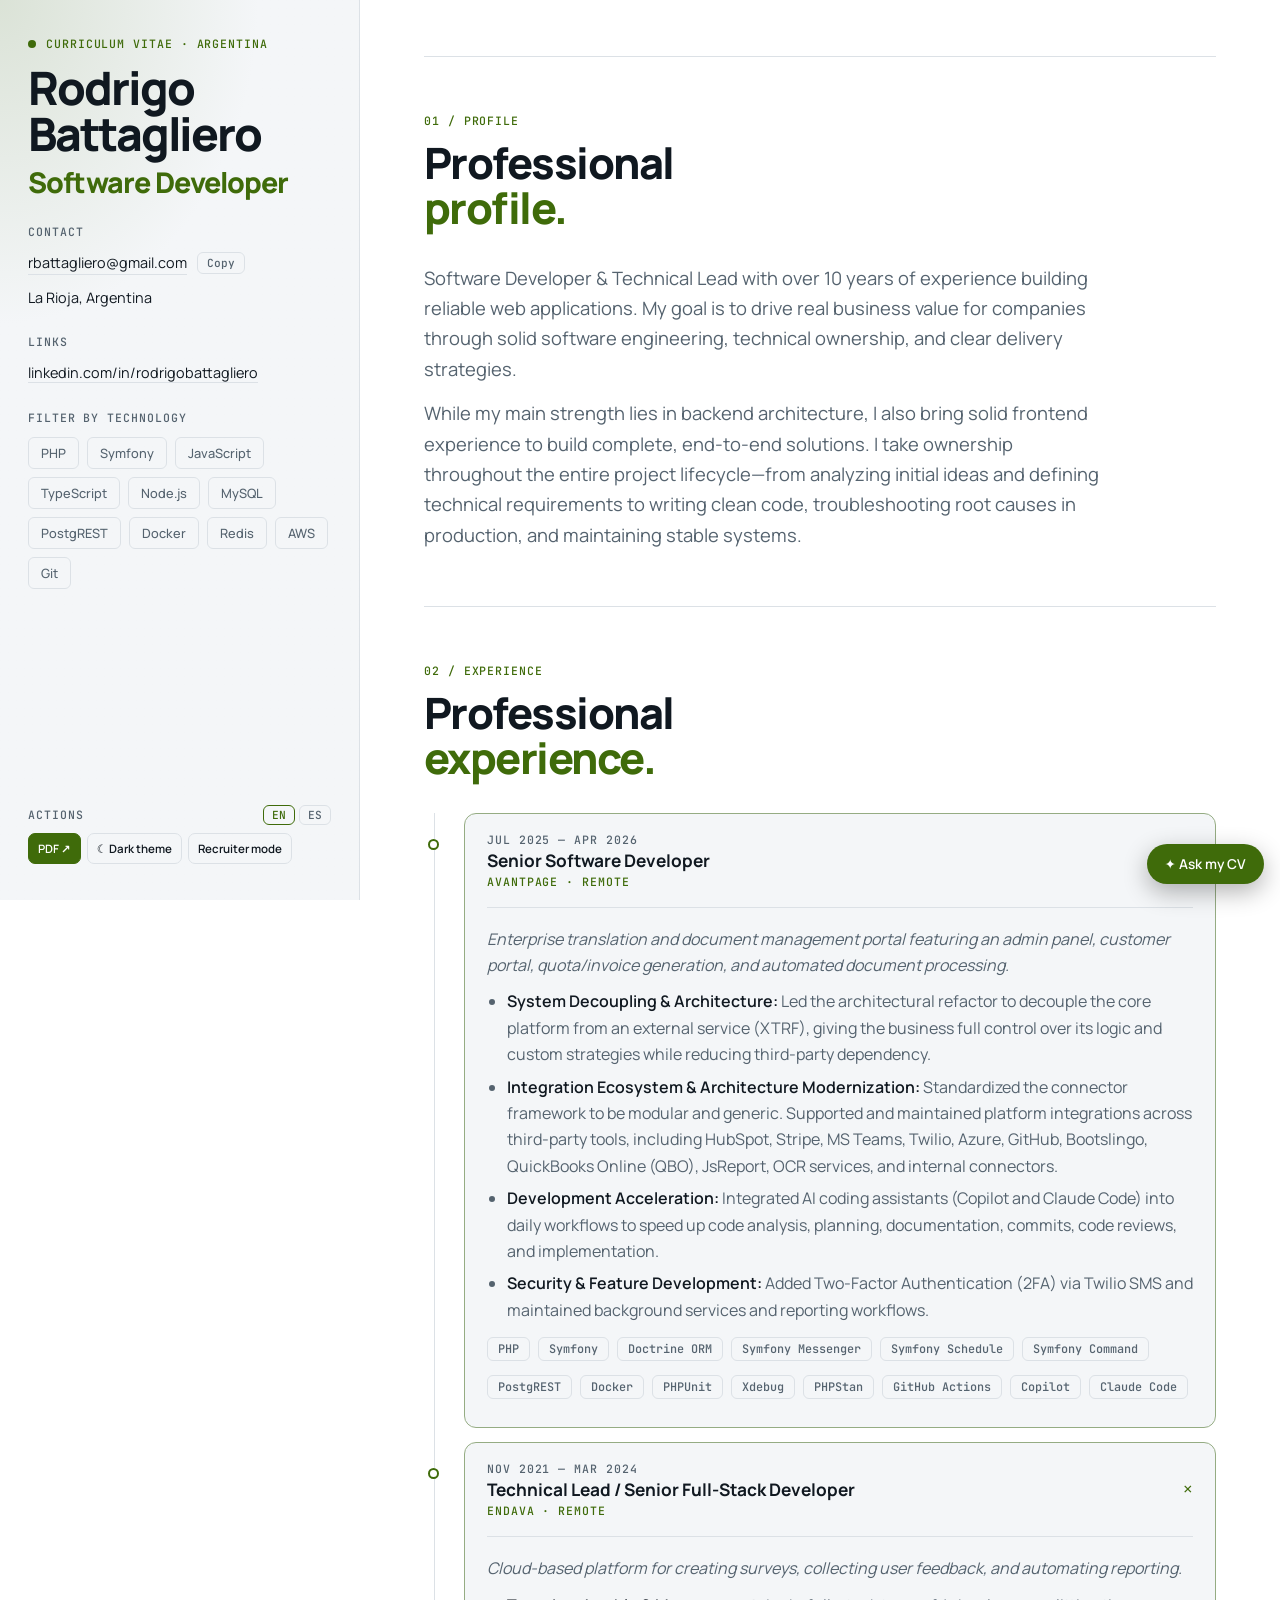
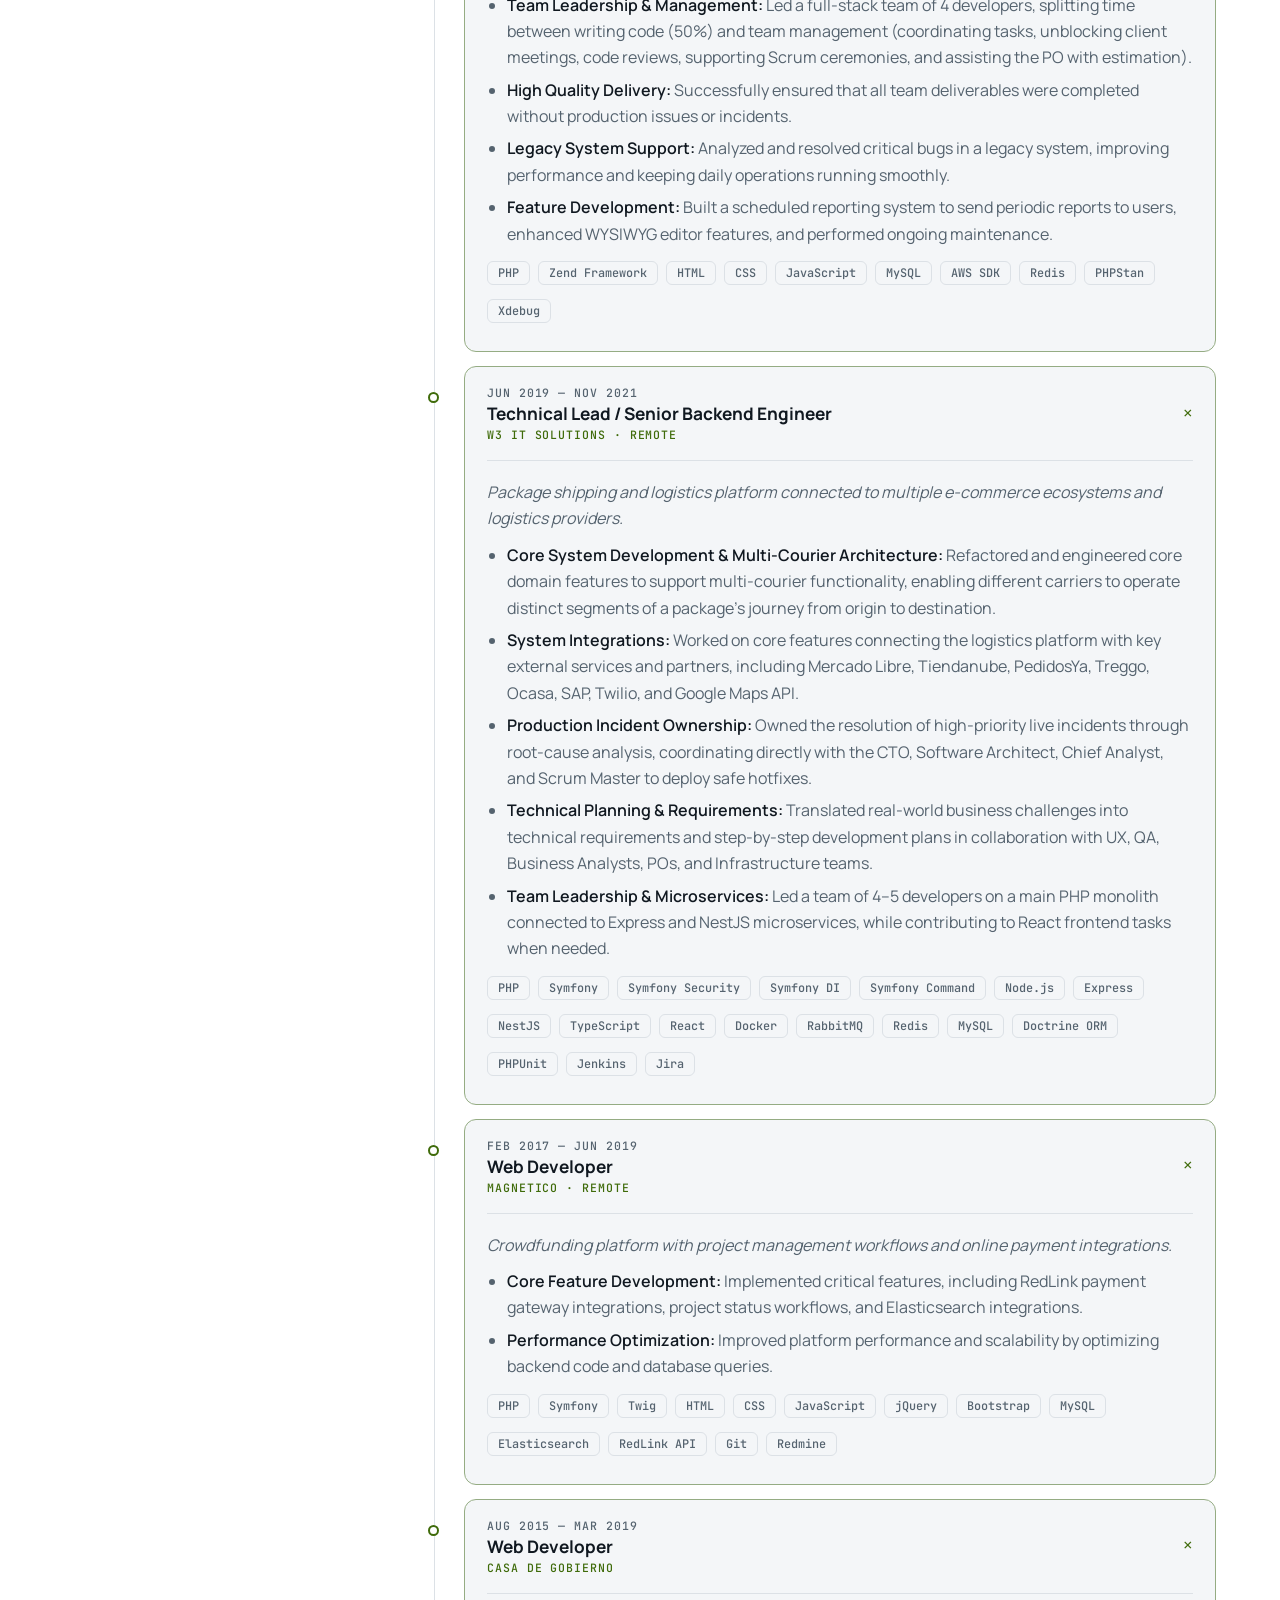
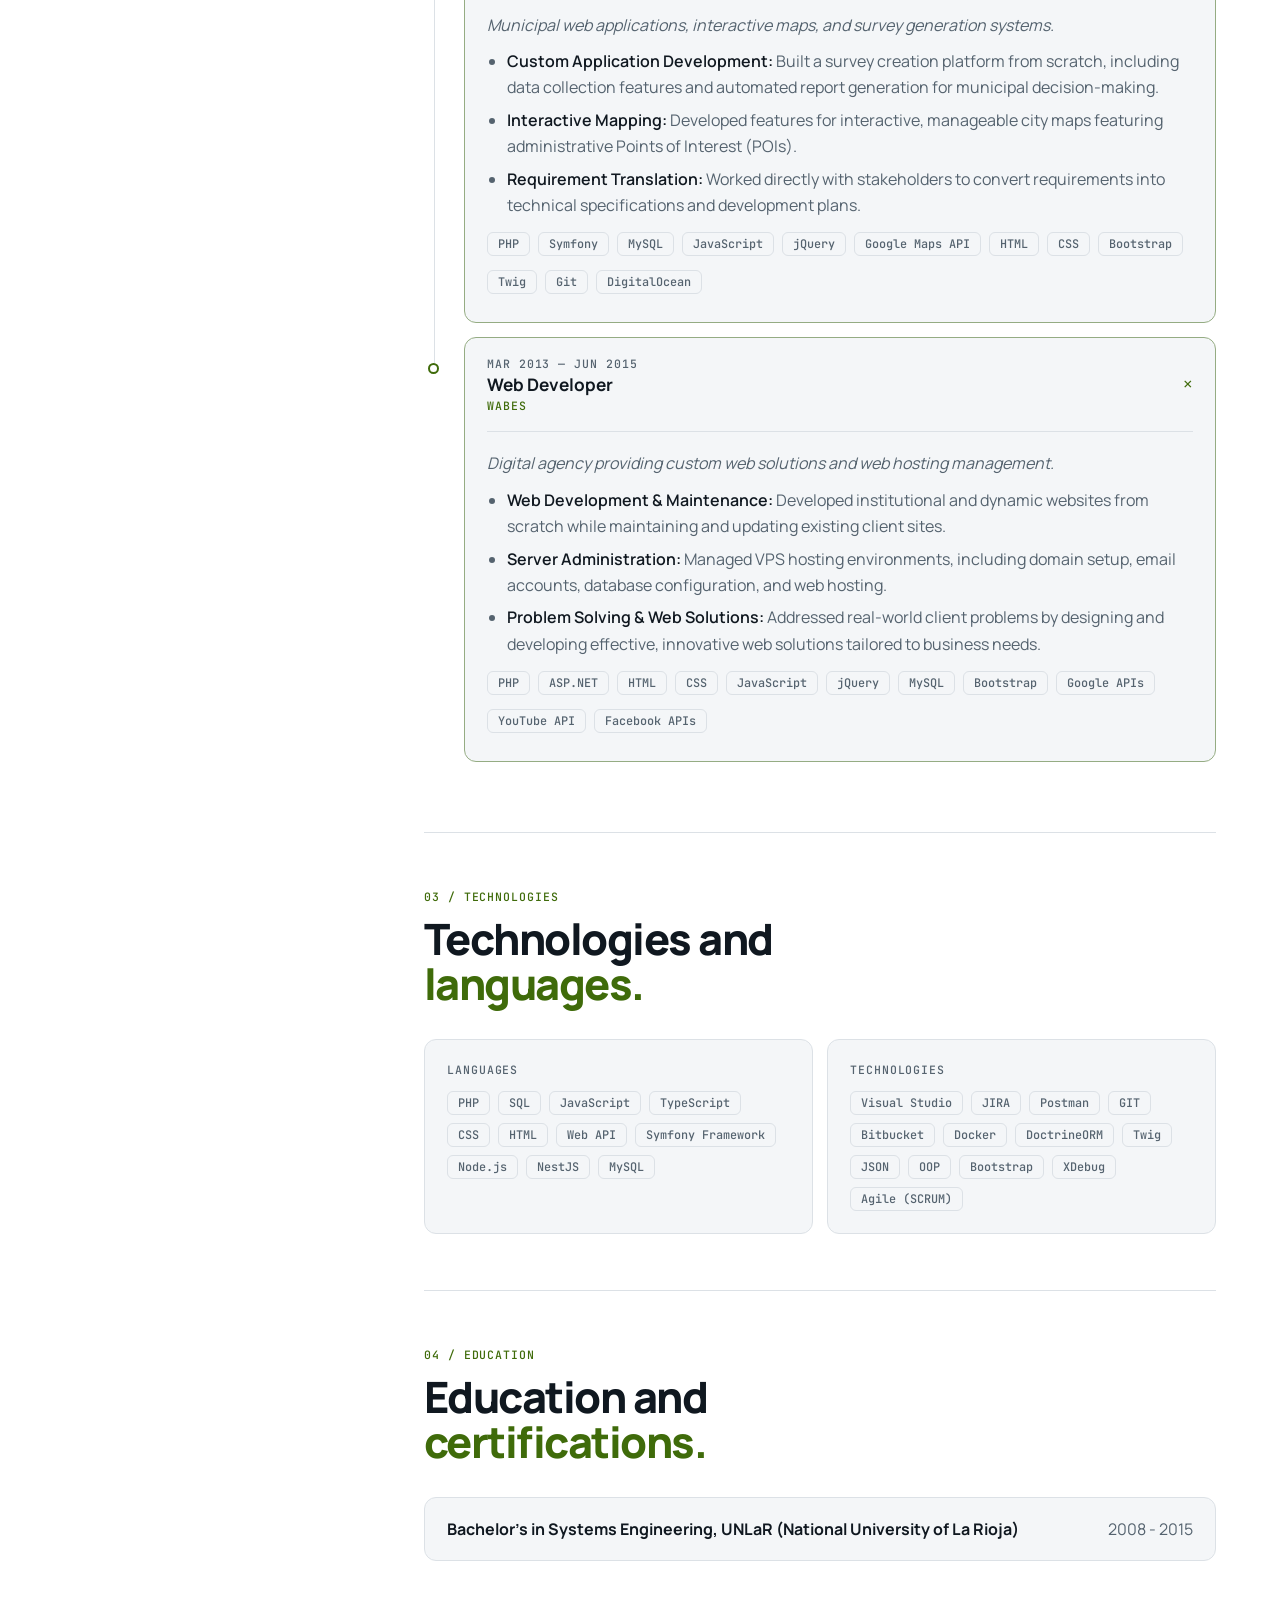
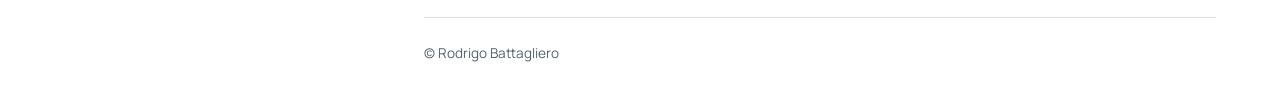
==== public/index.html @ 8eabfc1e "Initial commit" ====
<!DOCTYPE html>
<html lang="en">
<head>
<meta charset="utf-8">
<meta name="viewport" content="width=device-width, initial-scale=1, viewport-fit=cover">
<link rel="preconnect" href="https://fonts.googleapis.com">
<link href="https://fonts.googleapis.com/css2?family=JetBrains+Mono:wght@400;500&family=Manrope:wght@400;500;600;800&display=swap" rel="stylesheet">
<title>Rodrigo Battagliero · Software Developer (PHP / Symfony)</title>
<meta name="description" content="Rodrigo Battagliero, software developer from La Rioja, Argentina, with over 10 years of experience in web development. PHP, Symfony, technical leadership and agile methodologies.">
<meta name="keywords" content="Rodrigo Battagliero, software developer, technical lead, PHP, Symfony, Doctrine, Node.js, TypeScript, React, Docker, backend, web development, Scrum, La Rioja, Argentina, resume, CV">
<meta name="author" content="Rodrigo Battagliero">
<meta name="robots" content="index, follow, max-snippet:-1, max-image-preview:large, max-video-preview:-1">
<meta name="theme-color" content="#0E161C">
<link rel="canonical" href="https://TU-DOMINIO/">
<link rel="alternate" hreflang="en" href="https://TU-DOMINIO/">
<link rel="alternate" hreflang="es" href="https://TU-DOMINIO/es/">
<link rel="alternate" hreflang="x-default" href="https://TU-DOMINIO/">
<meta property="og:type" content="profile">
<meta property="og:url" content="https://TU-DOMINIO/">
<meta property="og:title" content="Rodrigo Battagliero · Software Developer (PHP / Symfony)">
<meta property="og:description" content="Rodrigo Battagliero, software developer from La Rioja, Argentina, with over 10 years of experience in web development. PHP, Symfony, technical leadership and agile methodologies.">
<meta property="og:locale" content="en_US">
<meta property="og:locale:alternate" content="es_AR">
<meta property="profile:first_name" content="Rodrigo">
<meta property="profile:last_name" content="Battagliero">
<meta name="twitter:card" content="summary">
<meta name="twitter:title" content="Rodrigo Battagliero · Software Developer (PHP / Symfony)">
<meta name="twitter:description" content="Rodrigo Battagliero, software developer from La Rioja, Argentina, with over 10 years of experience in web development. PHP, Symfony, technical leadership and agile methodologies.">
<script type="application/ld+json">{"@context":"https://schema.org","@type":"ProfilePage","inLanguage":"en","mainEntity":{"@type":"Person","name":"Rodrigo Battagliero","givenName":"Rodrigo","familyName":"Battagliero","jobTitle":"Software Developer","description":"Software Developer & Technical Lead with over 10 years of experience building reliable web applications. My goal is to drive real business value for companies through solid software engineering, technical ownership, and clear delivery strategies.","email":"mailto:rbattagliero@gmail.com","address":{"@type":"PostalAddress","addressRegion":"La Rioja","addressCountry":"AR"},"sameAs":["https://linkedin.com/in/rodrigobattagliero"],"alumniOf":{"@type":"CollegeOrUniversity","name":"Universidad Nacional de La Rioja (UNLaR)"},"hasCredential":{"@type":"EducationalOccupationalCredential","name":"Bachelor's in Systems Engineering, UNLaR (National University of La Rioja)"},"knowsAbout":["PHP","Symfony","Doctrine ORM","Symfony Messenger","Symfony Schedule","Symfony Command","PostgREST","Docker","PHPUnit","Xdebug","PHPStan","GitHub Actions","Copilot","Claude Code","Zend Framework","HTML","CSS","JavaScript","MySQL","AWS SDK","Redis","Symfony Security","Symfony DI","Node.js","Express","NestJS","TypeScript","React","RabbitMQ","Jenkins","Jira","Twig","jQuery","Bootstrap","Elasticsearch","RedLink API","Git","Redmine","Google Maps API","DigitalOcean","ASP.NET","Google APIs","YouTube API","Facebook APIs","Technical leadership","Agile (Scrum)"]}}</script>
<script>try{var d=document.documentElement,t=localStorage.getItem("cv-theme");if(t==="light"||t==="dark")d.dataset.theme=t;if(localStorage.getItem("cv-view")==="recruiter")d.dataset.view="recruiter"}catch(e){}</script>
<link rel="stylesheet" href="assets/styles.css">
</head>
<body>
<div class="layout">
<aside class="side">
<div><p class="eyebrow mono"><i></i>Curriculum vitae · Argentina</p><h1>Rodrigo Battagliero <em>Software Developer</em></h1></div>
<div><h2 class="mono">Contact</h2><ul class="contact"><li><a href="mailto:rbattagliero@gmail.com">rbattagliero@gmail.com</a><button class="copy" type="button" data-copy="rbattagliero@gmail.com" aria-label="Copy email address">Copy</button></li><li>La Rioja, Argentina</li></ul></div>
<div><h2 class="mono">Links</h2><ul class="links"><li><a href="https://linkedin.com/in/rodrigobattagliero" target="_blank" rel="noopener noreferrer">linkedin.com/in/rodrigobattagliero</a></li></ul></div>
<div><h2 class="mono">Filter by technology</h2><ul class="chips"><li><button type="button" data-tech="PHP" aria-pressed="false">PHP</button></li><li><button type="button" data-tech="Symfony" aria-pressed="false">Symfony</button></li><li><button type="button" data-tech="JavaScript" aria-pressed="false">JavaScript</button></li><li><button type="button" data-tech="TypeScript" aria-pressed="false">TypeScript</button></li><li><button type="button" data-tech="Node.js" aria-pressed="false">Node.js</button></li><li><button type="button" data-tech="MySQL" aria-pressed="false">MySQL</button></li><li><button type="button" data-tech="PostgREST" aria-pressed="false">PostgREST</button></li><li><button type="button" data-tech="Docker" aria-pressed="false">Docker</button></li><li><button type="button" data-tech="Redis" aria-pressed="false">Redis</button></li><li><button type="button" data-tech="AWS" aria-pressed="false">AWS</button></li><li><button type="button" data-tech="Git" aria-pressed="false">Git</button></li></ul></div>
<div class="tools">
<div class="tools-head"><h2 class="mono">Actions</h2><nav class="lang" aria-label="Language"><a href="index.html" hreflang="en" lang="en" aria-current="page">EN</a><a href="es/index.html" hreflang="es" lang="es">ES</a></nav></div>
<button class="btn primary" type="button" aria-label="Print or save as PDF" onclick="window.print()">PDF ↗</button>
<button class="btn" id="theme" type="button">☀ Light theme</button>
<button class="btn" id="recruiter" type="button" aria-pressed="false">Recruiter mode</button>
</div>
</aside>
<main>
<p class="filterbar" id="filterbar" role="status" hidden></p>
<section class="sec" id="profile"><div class="sh"><p class="mono">01 / Profile</p><h2 class="t">Professional <em>profile.</em></h2></div><p class="lead">Software Developer &amp; Technical Lead with over 10 years of experience building reliable web applications. My goal is to drive real business value for companies through solid software engineering, technical ownership, and clear delivery strategies.</p><p class="lead">While my main strength lies in backend architecture, I also bring solid frontend experience to build complete, end-to-end solutions. I take ownership throughout the entire project lifecycle—from analyzing initial ideas and defining technical requirements to writing clean code, troubleshooting root causes in production, and maintaining stable systems.</p></section>
<section class="sec" id="experience"><div class="sh"><p class="mono">02 / Experience</p><h2 class="t">Professional <em>experience.</em></h2></div><div class="timeline">
<article class="job f open" data-tech="PHP,Symfony,Doctrine ORM,Symfony Messenger,Symfony Schedule,Symfony Command,PostgREST,Docker,PHPUnit,Xdebug,PHPStan,GitHub Actions,Copilot,Claude Code">
<div class="rail"></div>
<div class="jcard">
<div class="head"><span class="d mono">Jul 2025 — Apr 2026</span><h3 class="tt"><button type="button" class="toggle" aria-expanded="true" aria-controls="job-avantpage">Senior Software Developer</button></h3><span class="s mono"><span class="co"><a href="https://www.avantpage.com" target="_blank" rel="noopener noreferrer">AvantPage</a></span><span class="sep"> · </span><span class="lo">Remote</span></span><span class="ic" aria-hidden="true">+</span></div>
<div class="detail" id="job-avantpage"><div>
<p class="ov">Enterprise translation and document management portal featuring an admin panel, customer portal, quota/invoice generation, and automated document processing.</p>
<ul><li><strong>System Decoupling &amp; Architecture:</strong> Led the architectural refactor to decouple the core platform from an external service (XTRF), giving the business full control over its logic and custom strategies while reducing third-party dependency.</li><li><strong>Integration Ecosystem &amp; Architecture Modernization:</strong> Standardized the connector framework to be modular and generic. Supported and maintained platform integrations across third-party tools, including HubSpot, Stripe, MS Teams, Twilio, Azure, GitHub, Bootslingo, QuickBooks Online (QBO), JsReport, OCR services, and internal connectors.</li><li><strong>Development Acceleration:</strong> Integrated AI coding assistants (Copilot and Claude Code) into daily workflows to speed up code analysis, planning, documentation, commits, code reviews, and implementation.</li><li><strong>Security &amp; Feature Development:</strong> Added Two-Factor Authentication (2FA) via Twilio SMS and maintained background services and reporting workflows.</li></ul>
<ul class="tags" data-label="Technologies:"><li>PHP</li><li>Symfony</li><li>Doctrine ORM</li><li>Symfony Messenger</li><li>Symfony Schedule</li><li>Symfony Command</li><li>PostgREST</li><li>Docker</li><li>PHPUnit</li><li>Xdebug</li><li>PHPStan</li><li>GitHub Actions</li><li>Copilot</li><li>Claude Code</li></ul>
</div></div>
</div>
</article>
<article class="job f open" data-tech="PHP,Zend Framework,HTML,CSS,JavaScript,MySQL,AWS,Redis,PHPStan,Xdebug">
<div class="rail"></div>
<div class="jcard">
<div class="head"><span class="d mono">Nov 2021 — Mar 2024</span><h3 class="tt"><button type="button" class="toggle" aria-expanded="true" aria-controls="job-endava">Technical Lead / Senior Full-Stack Developer</button></h3><span class="s mono"><span class="co"><a href="https://www.endava.com" target="_blank" rel="noopener noreferrer">Endava</a></span><span class="sep"> · </span><span class="lo">Remote</span></span><span class="ic" aria-hidden="true">+</span></div>
<div class="detail" id="job-endava"><div>
<p class="ov">Cloud-based platform for creating surveys, collecting user feedback, and automating reporting.</p>
<ul><li><strong>Team Leadership &amp; Management:</strong> Led a full-stack team of 4 developers, splitting time between writing code (50%) and team management (coordinating tasks, unblocking client meetings, code reviews, supporting Scrum ceremonies, and assisting the PO with estimation).</li><li><strong>High Quality Delivery:</strong> Successfully ensured that all team deliverables were completed without production issues or incidents.</li><li><strong>Legacy System Support:</strong> Analyzed and resolved critical bugs in a legacy system, improving performance and keeping daily operations running smoothly.</li><li><strong>Feature Development:</strong> Built a scheduled reporting system to send periodic reports to users, enhanced WYSIWYG editor features, and performed ongoing maintenance.</li></ul>
<ul class="tags" data-label="Technologies:"><li>PHP</li><li>Zend Framework</li><li>HTML</li><li>CSS</li><li>JavaScript</li><li>MySQL</li><li>AWS SDK</li><li>Redis</li><li>PHPStan</li><li>Xdebug</li></ul>
</div></div>
</div>
</article>
<article class="job f open" data-tech="PHP,Symfony,Symfony Security,Symfony DI,Symfony Command,Node.js,Express,NestJS,TypeScript,React,Docker,RabbitMQ,Redis,MySQL,Doctrine ORM,PHPUnit,Jenkins,Jira">
<div class="rail"></div>
<div class="jcard">
<div class="head"><span class="d mono">Jun 2019 — Nov 2021</span><h3 class="tt"><button type="button" class="toggle" aria-expanded="true" aria-controls="job-w3">Technical Lead / Senior Backend Engineer</button></h3><span class="s mono"><span class="co"><a href="https://www.w3itsolutions.net" target="_blank" rel="noopener noreferrer">W3 IT Solutions</a></span><span class="sep"> · </span><span class="lo">Remote</span></span><span class="ic" aria-hidden="true">+</span></div>
<div class="detail" id="job-w3"><div>
<p class="ov">Package shipping and logistics platform connected to multiple e-commerce ecosystems and logistics providers.</p>
<ul><li><strong>Core System Development &amp; Multi-Courier Architecture:</strong> Refactored and engineered core domain features to support multi-courier functionality, enabling different carriers to operate distinct segments of a package's journey from origin to destination.</li><li><strong>System Integrations:</strong> Worked on core features connecting the logistics platform with key external services and partners, including Mercado Libre, Tiendanube, PedidosYa, Treggo, Ocasa, SAP, Twilio, and Google Maps API.</li><li><strong>Production Incident Ownership:</strong> Owned the resolution of high-priority live incidents through root-cause analysis, coordinating directly with the CTO, Software Architect, Chief Analyst, and Scrum Master to deploy safe hotfixes.</li><li><strong>Technical Planning &amp; Requirements:</strong> Translated real-world business challenges into technical requirements and step-by-step development plans in collaboration with UX, QA, Business Analysts, POs, and Infrastructure teams.</li><li><strong>Team Leadership &amp; Microservices:</strong> Led a team of 4–5 developers on a main PHP monolith connected to Express and NestJS microservices, while contributing to React frontend tasks when needed.</li></ul>
<ul class="tags" data-label="Technologies:"><li>PHP</li><li>Symfony</li><li>Symfony Security</li><li>Symfony DI</li><li>Symfony Command</li><li>Node.js</li><li>Express</li><li>NestJS</li><li>TypeScript</li><li>React</li><li>Docker</li><li>RabbitMQ</li><li>Redis</li><li>MySQL</li><li>Doctrine ORM</li><li>PHPUnit</li><li>Jenkins</li><li>Jira</li></ul>
</div></div>
</div>
</article>
<article class="job f open" data-tech="PHP,Symfony,Twig,HTML,CSS,JavaScript,jQuery,Bootstrap,MySQL,Elasticsearch,RedLink API,Git,Redmine">
<div class="rail"></div>
<div class="jcard">
<div class="head"><span class="d mono">Feb 2017 — Jun 2019</span><h3 class="tt"><button type="button" class="toggle" aria-expanded="true" aria-controls="job-magnetico">Web Developer</button></h3><span class="s mono"><span class="co"><a href="https://www.magnetico.dev" target="_blank" rel="noopener noreferrer">Magnetico</a></span><span class="sep"> · </span><span class="lo">Remote</span></span><span class="ic" aria-hidden="true">+</span></div>
<div class="detail" id="job-magnetico"><div>
<p class="ov">Crowdfunding platform with project management workflows and online payment integrations.</p>
<ul><li><strong>Core Feature Development:</strong> Implemented critical features, including RedLink payment gateway integrations, project status workflows, and Elasticsearch integrations.</li><li><strong>Performance Optimization:</strong> Improved platform performance and scalability by optimizing backend code and database queries.</li></ul>
<ul class="tags" data-label="Technologies:"><li>PHP</li><li>Symfony</li><li>Twig</li><li>HTML</li><li>CSS</li><li>JavaScript</li><li>jQuery</li><li>Bootstrap</li><li>MySQL</li><li>Elasticsearch</li><li>RedLink API</li><li>Git</li><li>Redmine</li></ul>
</div></div>
</div>
</article>
<article class="job f open" data-tech="PHP,Symfony,MySQL,JavaScript,jQuery,Google Maps API,HTML,CSS,Bootstrap,Twig,Git,DigitalOcean">
<div class="rail"></div>
<div class="jcard">
<div class="head"><span class="d mono">Aug 2015 — Mar 2019</span><h3 class="tt"><button type="button" class="toggle" aria-expanded="true" aria-controls="job-casa-de-gobierno">Web Developer</button></h3><span class="s mono"><span class="co">Casa de Gobierno</span></span><span class="ic" aria-hidden="true">+</span></div>
<div class="detail" id="job-casa-de-gobierno"><div>
<p class="ov">Municipal web applications, interactive maps, and survey generation systems.</p>
<ul><li><strong>Custom Application Development:</strong> Built a survey creation platform from scratch, including data collection features and automated report generation for municipal decision-making.</li><li><strong>Interactive Mapping:</strong> Developed features for interactive, manageable city maps featuring administrative Points of Interest (POIs).</li><li><strong>Requirement Translation:</strong> Worked directly with stakeholders to convert requirements into technical specifications and development plans.</li></ul>
<ul class="tags" data-label="Technologies:"><li>PHP</li><li>Symfony</li><li>MySQL</li><li>JavaScript</li><li>jQuery</li><li>Google Maps API</li><li>HTML</li><li>CSS</li><li>Bootstrap</li><li>Twig</li><li>Git</li><li>DigitalOcean</li></ul>
</div></div>
</div>
</article>
<article class="job f open" data-tech="PHP,ASP.NET,HTML,CSS,JavaScript,jQuery,MySQL,Bootstrap,Google APIs,YouTube API,Facebook APIs">
<div class="rail"></div>
<div class="jcard">
<div class="head"><span class="d mono">Mar 2013 — Jun 2015</span><h3 class="tt"><button type="button" class="toggle" aria-expanded="true" aria-controls="job-wabes">Web Developer</button></h3><span class="s mono"><span class="co">Wabes</span></span><span class="ic" aria-hidden="true">+</span></div>
<div class="detail" id="job-wabes"><div>
<p class="ov">Digital agency providing custom web solutions and web hosting management.</p>
<ul><li><strong>Web Development &amp; Maintenance:</strong> Developed institutional and dynamic websites from scratch while maintaining and updating existing client sites.</li><li><strong>Server Administration:</strong> Managed VPS hosting environments, including domain setup, email accounts, database configuration, and web hosting.</li><li><strong>Problem Solving &amp; Web Solutions:</strong> Addressed real-world client problems by designing and developing effective, innovative web solutions tailored to business needs.</li></ul>
<ul class="tags" data-label="Technologies:"><li>PHP</li><li>ASP.NET</li><li>HTML</li><li>CSS</li><li>JavaScript</li><li>jQuery</li><li>MySQL</li><li>Bootstrap</li><li>Google APIs</li><li>YouTube API</li><li>Facebook APIs</li></ul>
</div></div>
</div>
</article>
</div></section>
<section class="sec" id="technologies"><div class="sh"><p class="mono">03 / Technologies</p><h2 class="t">Technologies and <em>languages.</em></h2></div><div class="grid3 grid3--auto"><div class="card"><p class="mono">Languages</p><ul class="tags"><li>PHP</li><li>SQL</li><li>JavaScript</li><li>TypeScript</li><li>CSS</li><li>HTML</li><li>Web API</li><li>Symfony Framework</li><li>Node.js</li><li>NestJS</li><li>MySQL</li></ul></div><div class="card"><p class="mono">Technologies</p><ul class="tags"><li>Visual Studio</li><li>JIRA</li><li>Postman</li><li>GIT</li><li>Bitbucket</li><li>Docker</li><li>DoctrineORM</li><li>Twig</li><li>JSON</li><li>OOP</li><li>Bootstrap</li><li>XDebug</li><li>Agile (SCRUM)</li></ul></div></div></section>
<section class="sec" id="education"><div class="sh"><p class="mono">04 / Education</p><h2 class="t">Education and <em>certifications.</em></h2></div><div class="edu"><div class="card"><strong>Bachelor's in Systems Engineering, UNLaR (National University of La Rioja)</strong><span>2008 - 2015</span></div></div></section>
<footer>© Rodrigo Battagliero</footer>
</main>
</div>
<button id="chat-fab" class="chat-fab" type="button" aria-expanded="false" aria-controls="chat-panel">✦ Ask my CV</button>
<section id="chat-panel" class="chat-panel" hidden aria-label="CV chat">
<header><span>CV assistant</span><button id="chat-close" type="button" aria-label="Close chat">×</button></header>
<div id="chat-log" role="log" aria-live="polite"></div>
<form id="chat-form"><input id="chat-input" maxlength="500" autocomplete="off" placeholder="Type your question…" aria-label="Your question"><button type="submit">Send</button></form>
</section>
<script>window.I18N={"lang":"en","aliases":{"AWS SDK":"AWS"},"themeToLight":"☀ Light theme","themeToDark":"☾ Dark theme","recruiterOn":"Recruiter mode","recruiterOff":"✎ Design mode","copied":"Copied!","filtering":"Showing experience with {tech}","clearFilter":"Clear filter","chatGreeting":"Hi, I'm the assistant on Rodrigo's CV. Ask me about his experience, technologies or education.","chatError":"I couldn't answer right now. Please try again later or email rbattagliero@gmail.com."};</script>
<script defer src="assets/app.js"></script>
</body>
</html>
---- public/assets/styles.css ----
:root{--bg:#0E161C;--card:#15212A;--line:#26343F;--ink:#F4F7F9;--muted:#8DA0AE;--acc:#BEF264;--acc-ink:#10190A;
--sans:'Manrope',system-ui,-apple-system,'Segoe UI',sans-serif;--mono:'JetBrains Mono',ui-monospace,Consolas,monospace;
box-sizing:border-box;padding-top:env(safe-area-inset-top,0px);padding-bottom:env(safe-area-inset-bottom,0px)}
:root[data-theme="light"]{--bg:#fff;--card:#F4F6F8;--line:#DCE1E6;--ink:#101820;--muted:#55636F;--acc:#3F6B0A;--acc-ink:#fff}
@media print{:root{--bg:#fff;--card:#F4F6F8;--line:#DCE1E6;--ink:#101820;--muted:#55636F;--acc:#3F6B0A;--acc-ink:#fff}}
*,*::before,*::after{box-sizing:inherit}
html{scroll-padding-top:24px}
@media (prefers-reduced-motion:no-preference){html{scroll-behavior:smooth}}
body{margin:0;background:var(--bg);color:var(--ink);font:400 16px/1.65 var(--sans)}
a{color:inherit}
:focus-visible{outline:2px solid var(--acc);outline-offset:3px;border-radius:4px}
.mono{font:500 .72rem var(--mono);letter-spacing:.08em;text-transform:uppercase}
.layout{display:grid;grid-template-columns:360px 1fr;max-width:1320px;margin:0 auto;min-height:100vh}

/* Panel lateral */
.side{position:sticky;top:0;height:100vh;height:100dvh;overflow-y:auto;padding:clamp(20px,4vh,40px) 28px;background:var(--card);border-right:1px solid var(--line);display:flex;flex-direction:column;justify-content:center;gap:clamp(14px,2.8vh,28px)}
.logo{display:flex;align-items:center;gap:12px;font:800 .9rem var(--sans);letter-spacing:.12em}
.mark{display:grid;place-items:center;width:36px;height:36px;border:1px solid var(--acc);border-radius:8px;color:var(--acc);font:500 .8rem var(--mono)}
.eyebrow{display:flex;align-items:center;gap:10px;color:var(--acc);margin:0 0 14px}
.eyebrow i{width:8px;height:8px;border-radius:50%;background:var(--acc)}
h1{font:800 clamp(2rem,min(3.6vw,6vh),3.1rem)/1 var(--sans);letter-spacing:-.045em;margin:0}
h1 em{display:block;font-style:normal;color:var(--acc);font-size:.62em;line-height:1.1;margin-top:10px;letter-spacing:-.03em}
.side h2{color:var(--muted);margin:0 0 12px;font-weight:500}
.contact,.links{list-style:none;margin:0;padding:0;display:grid;gap:10px;font-size:.9rem}
.contact li{display:flex;align-items:center;gap:10px;flex-wrap:wrap}
.links a{text-decoration:none;border-bottom:1px solid var(--line)}.links a:hover{border-color:var(--acc);color:var(--acc)}
.copy{font:500 .7rem var(--mono);color:var(--muted);background:none;border:1px solid var(--line);border-radius:6px;padding:3px 9px;cursor:pointer}
.copy:hover{border-color:var(--acc);color:var(--ink)}.copy.ok{background:var(--acc);color:var(--acc-ink);border-color:var(--acc)}
.chips{display:flex;flex-wrap:wrap;gap:8px;list-style:none;margin:0;padding:0}
.chips button,.filters button{font:500 .8rem var(--sans);color:var(--muted);background:none;border:1px solid var(--line);border-radius:6px;padding:6px 12px;cursor:pointer}
.chips button:hover{color:var(--ink);border-color:var(--muted)}
.chips button[aria-pressed="true"]{border-color:var(--acc);color:var(--acc);background:color-mix(in srgb,var(--acc) 10%,transparent)}
.tools{margin-top:auto;display:flex;flex-wrap:wrap;gap:6px}
.btn{font:600 .72rem var(--sans);white-space:nowrap;color:var(--ink);background:transparent;border:1px solid var(--line);border-radius:7px;padding:7px 9px;cursor:pointer}
.btn:hover{border-color:var(--acc)}.btn.primary{background:var(--acc);color:var(--acc-ink);border-color:var(--acc)}

/* Contenido */
main{padding:56px clamp(24px,5vw,64px) 40px;min-width:0}
.sec{padding:56px 0;border-top:1px solid var(--line)}.sec:first-child{border-top:0;padding-top:0}
.sh{margin-bottom:32px}.sh .mono{color:var(--acc);margin:0 0 12px}
h2.t{font:800 clamp(1.9rem,3.5vw,2.7rem)/1.05 var(--sans);letter-spacing:-.035em;margin:0}
h2.t em{display:block;font-style:normal;color:var(--acc)}
.lead{font-size:1.15rem;max-width:62ch;margin:0;color:var(--muted)}
.grid3{display:grid;grid-template-columns:repeat(3,1fr);gap:14px;margin-top:28px}
.card{background:var(--card);border:1px solid var(--line);border-radius:12px;padding:22px}
.card .mono{color:var(--muted);margin:0}
.stat strong{display:block;font:800 2.8rem/1 var(--sans);color:var(--acc);margin:32px 0 10px;letter-spacing:-.03em}
.stat p:last-child{margin:0;color:var(--muted);font-size:.88rem}

.filterbar{position:sticky;top:calc(env(safe-area-inset-top,0px) + 12px);z-index:10;display:flex;gap:12px;align-items:center;justify-content:space-between;margin:0 0 24px;padding:10px 14px;background:color-mix(in srgb,var(--acc) 12%,var(--bg));border:1px solid color-mix(in srgb,var(--acc) 40%,var(--line));border-radius:8px;font-size:.9rem;box-shadow:0 8px 24px rgba(0,0,0,.25)}
.filterbar[hidden]{display:none}
.filterbar button{font:600 .8rem var(--sans);background:var(--acc);color:var(--acc-ink);border:0;border-radius:6px;padding:6px 12px;cursor:pointer}
.f.dim{opacity:.28}

/* Línea de tiempo */
.job{display:grid;grid-template-columns:20px 1fr;gap:0 20px;margin-bottom:14px}
.rail{position:relative}
.rail::before{content:"";position:absolute;left:50%;top:0;bottom:-14px;width:1px;background:var(--line)}
.rail::after{content:"";position:absolute;left:50%;top:26px;width:11px;height:11px;margin-left:-6px;border-radius:50%;background:var(--bg);border:2px solid var(--acc)}
.job:last-child .rail::before{bottom:auto;height:32px}
.jcard{background:var(--card);border:1px solid var(--line);border-radius:12px}
.job.open .jcard{border-color:color-mix(in srgb,var(--acc) 45%,var(--line))}
.job h3{margin:0;font:inherit}
.head{width:100%;display:grid;grid-template-columns:1fr auto;gap:2px 16px;align-items:center;text-align:left;background:none;border:0;color:inherit;font:inherit;padding:18px 22px;cursor:pointer}
.head .d{grid-column:1;color:var(--muted)}
.head .tt{grid-column:1;font:700 1.08rem var(--sans)}
.head .s{grid-column:1;color:var(--acc)}
.head .ic{grid-column:2;grid-row:1/4;color:var(--acc);font-size:1.2rem;transition:transform .25s}
.job.open .ic{transform:rotate(45deg)}
.detail{display:grid;grid-template-rows:0fr;transition:grid-template-rows .3s ease}
.detail>div{overflow:hidden;min-height:0}
.job.open .detail{grid-template-rows:1fr}
.job.open .detail>div{border-top:1px solid var(--line);margin:0 22px;padding:18px 0 22px}
.detail p{margin:0 0 10px;color:var(--muted)}.detail ul:not(.tags){margin:0;padding-left:20px;color:var(--muted)}
.detail .metric{border-left:3px solid var(--acc);padding-left:12px;color:var(--ink);margin-top:14px}
.tags{display:flex;flex-wrap:wrap;gap:8px;list-style:none;padding:0;margin:14px 0 0}
.tags li{font:500 .74rem var(--mono);border:1px solid var(--line);border-radius:6px;padding:3px 10px;color:var(--muted)}
.tags li.on{border-color:var(--acc);color:var(--acc)}

.projects{display:grid;grid-template-columns:repeat(auto-fit,minmax(260px,1fr));gap:14px}
.project h3{font:700 1.08rem var(--sans);margin:0 0 6px}.project p{margin:0;color:var(--muted);font-size:.93rem}
.project a{display:inline-block;margin-top:14px;color:var(--acc);font-weight:600;font-size:.88rem}
.project.hit,.job.hit .jcard{border-color:var(--acc)}
.kh{color:var(--acc);margin:16px 0 6px!important}
.detail li{margin-bottom:6px}.detail li strong{color:var(--ink);font-weight:600}
.edu{display:grid;gap:12px}
.edu .card{display:flex;flex-wrap:wrap;justify-content:space-between;gap:4px 16px;padding:18px 22px}
.edu span{color:var(--muted)}
footer{color:var(--muted);font-size:.85rem;padding-top:24px;border-top:1px solid var(--line)}

.side{background:radial-gradient(120% 60% at 0% 0%,color-mix(in srgb,var(--acc) 14%,var(--card)),var(--card) 60%)}
:root:not([data-view]) .project{transition:transform .2s,border-color .2s}
:root:not([data-view]) .project:hover{transform:translateY(-4px);border-color:var(--acc)}
@media (prefers-reduced-motion:no-preference){
  :root:not([data-view]) .side>*,:root:not([data-view]) main>section{animation:in .6s cubic-bezier(.2,.7,.2,1) both}
  @keyframes in{from{opacity:0;transform:translateY(14px)}to{opacity:1;transform:none}}
}
@media (prefers-reduced-motion:reduce){.detail,.ic{transition:none}}
[data-view="recruiter"]:not([data-filtering]) .detail{grid-template-rows:1fr}

@media (min-width:901px) and (max-height:780px){.chips button{padding:4px 9px;font-size:.75rem}.side h2{margin-bottom:8px}.tools{margin-top:0}}
@media (max-width:900px){
  .layout{grid-template-columns:1fr}
  .side{position:static;height:auto;border-right:0;border-bottom:1px solid var(--line);padding:32px 24px}
  .tools{margin-top:0}.grid3{grid-template-columns:1fr}
}
[data-view="recruiter"] main{--bg:#fff;--card:#fff;--line:#D5DEC4;--ink:#111827;--muted:#475569;--acc:#3F6B0A;--acc-ink:#fff;--sans:Arial,Helvetica,sans-serif;--mono:Arial,Helvetica,sans-serif;background:#fff;color:#111827;font:13px/1.45 Arial,Helvetica,sans-serif;padding:20px 32px}
[data-view="recruiter"] .side div:has(>.chips){display:none}
.tools h2{flex-basis:100%;margin:0 0 2px}
[data-view="recruiter"] main .mono{font:inherit;letter-spacing:0;text-transform:none}
[data-view="recruiter"] main .rail,[data-view="recruiter"] main .ic,[data-view="recruiter"] main .sh .mono,[data-view="recruiter"] main .filterbar{display:none!important}
[data-view="recruiter"] main .sec{padding:12px 0;border-top:1px solid var(--line)}
[data-view="recruiter"] main .sec:first-child{border-top:0;padding-top:0}
[data-view="recruiter"] main .sh{margin:0 0 8px}
[data-view="recruiter"] main h2.t{font:700 .95rem var(--sans);letter-spacing:.04em;text-transform:uppercase;color:var(--acc);background:#F1F7E4;border-left:4px solid var(--acc);padding:4px 10px}
[data-view="recruiter"] main h2.t em{display:inline;color:inherit}
[data-view="recruiter"] main .lead{font-size:inherit;color:var(--ink);max-width:none}
[data-view="recruiter"] main .job{grid-template-columns:1fr;margin-bottom:12px}
[data-view="recruiter"] main .jcard,[data-view="recruiter"] main .card{background:none;border:0;border-radius:0;padding:0}
[data-view="recruiter"] main .head{display:flex;flex-wrap:wrap;gap:0 10px;align-items:baseline;padding:0;cursor:default}
[data-view="recruiter"] main .head .tt{order:1;font:700 1rem var(--sans);color:var(--ink)}
[data-view="recruiter"] main .head .s{order:2;color:var(--acc);font-weight:600}
[data-view="recruiter"] main .head .d{order:3;margin-left:auto;color:var(--muted);font-style:italic}
:root[data-view="recruiter"] main .job .detail>div{border:0;margin:0;padding:2px 0 0}
[data-view="recruiter"] main .detail p,[data-view="recruiter"] main .detail ul:not(.tags){color:var(--ink);margin-bottom:2px}
[data-view="recruiter"] main .detail ul:not(.tags){padding-left:18px}
[data-view="recruiter"] main .detail li{margin:0}
[data-view="recruiter"] main .kh{margin:6px 0 2px!important;font-weight:700;color:var(--acc)}
[data-view="recruiter"] main .tags{display:block;margin:4px 0 0}
[data-view="recruiter"] main .tags li{display:inline;border:0;padding:0;font:inherit;color:var(--ink)}
[data-view="recruiter"] main .tags li{white-space:nowrap}
[data-view="recruiter"] main .tags li:not(:last-child)::after{content:", ";white-space:normal}
[data-view="recruiter"] main .detail .tags::before{content:attr(data-label) " ";font-weight:700;color:var(--acc)}
[data-view="recruiter"] main .card>.mono{font-weight:700;color:var(--acc)}
[data-view="recruiter"] main .grid3{gap:6px;margin-top:0}
[data-view="recruiter"] main .edu{gap:4px}
@media print{
  .tools,.copy,.filterbar,.ic,.chips{display:none}
  .layout{display:block}.side{position:static;height:auto}
  .detail{grid-template-rows:1fr}.detail>div{border-top:1px solid var(--line);margin:0 22px;padding:18px 0 22px}
  .sec,.job{break-inside:avoid}
  body{-webkit-print-color-adjust:exact;print-color-adjust:exact}
}


.chat-fab{position:fixed;right:16px;bottom:calc(16px + env(safe-area-inset-bottom,0px));z-index:30;font:600 .85rem var(--sans);background:var(--acc);color:var(--acc-ink);border:0;border-radius:999px;padding:11px 18px;cursor:pointer;box-shadow:0 8px 24px rgba(0,0,0,.3)}
.chat-panel{position:fixed;right:16px;bottom:calc(68px + env(safe-area-inset-bottom,0px));z-index:30;width:min(360px,calc(100vw - 32px));height:min(460px,70vh);display:flex;flex-direction:column;background:var(--card);border:1px solid var(--line);border-radius:14px;box-shadow:0 20px 50px rgba(0,0,0,.35);overflow:hidden;color:var(--ink);font:400 .9rem/1.45 var(--sans)}
.chat-panel[hidden]{display:none}
.chat-panel header{display:flex;justify-content:space-between;align-items:center;padding:12px 16px;border-bottom:1px solid var(--line);font-weight:700}
.chat-panel header button{background:none;border:0;color:var(--muted);font-size:1.2rem;cursor:pointer}
#chat-log{flex:1;overflow-y:auto;padding:14px;display:flex;flex-direction:column;gap:8px}
.chat-panel .m{max-width:88%;padding:8px 12px;border-radius:12px;white-space:pre-wrap;overflow-wrap:anywhere}
.chat-panel .m.bot{align-self:flex-start;background:color-mix(in srgb,var(--ink) 8%,var(--card))}
.chat-panel .m.user{align-self:flex-end;background:var(--acc);color:var(--acc-ink)}
#chat-form{display:flex;gap:8px;padding:10px;border-top:1px solid var(--line)}
#chat-input{flex:1;min-width:0;font:inherit;color:var(--ink);background:var(--bg);border:1px solid var(--line);border-radius:8px;padding:8px 10px}
#chat-form button{font:600 .85rem var(--sans);background:var(--acc);color:var(--acc-ink);border:0;border-radius:8px;padding:8px 14px;cursor:pointer}
@media print{.chat-fab,.chat-panel{display:none!important}}

.tools-head{flex-basis:100%;display:flex;justify-content:space-between;align-items:center;margin-bottom:2px}
.tools-head h2{flex-basis:auto;margin:0}
.lang{display:flex;gap:4px}
.lang a{font:500 .7rem var(--mono);padding:2px 8px;border:1px solid var(--line);border-radius:6px;color:var(--muted);text-decoration:none}
.lang a:hover{border-color:var(--acc);color:var(--ink)}
.lang a[aria-current]{border-color:var(--acc);color:var(--acc)}

.lead+.lead{margin-top:14px}
.detail .ov{font-style:italic}

/* Tecnologías y lenguajes: cada bloque ocupa la mitad del ancho */
.grid3--auto{grid-template-columns:repeat(2,minmax(0,1fr))}
@media (max-width:900px){.grid3--auto{grid-template-columns:1fr}}

/* PDF / impresión: siempre en modo reclutador (lo activa app.js) con encabezado compacto */
@page{size:A4;margin:0}
@media print{
  html,body{background:#fff!important}
  body{font-size:10pt;-webkit-print-color-adjust:exact;print-color-adjust:exact}
  .layout{display:block;max-width:none;min-height:0;padding:12mm 14mm;box-decoration-break:clone;-webkit-box-decoration-break:clone}
  .side{position:static;height:auto;overflow:visible;display:grid;grid-template-columns:1fr auto 1fr;align-items:center;gap:0 14px;padding:0 0 8px;background:none!important;border:0;border-bottom:2px solid var(--acc);color:var(--ink)}
  .side>div:nth-child(1){grid-column:2;grid-row:1;text-align:center}
  .side>div:nth-child(2){grid-column:1;grid-row:1}
  .side>div:nth-child(3){grid-column:3;grid-row:1;text-align:right}
  .side>div:nth-child(n+4),.side h2,.eyebrow,.copy,.chat-fab,.chat-panel,.filterbar,.ic,footer{display:none!important}
  .side h1{font-size:22pt;line-height:1.05;margin:0;white-space:nowrap}
  .side h1 em{display:block;font-size:10pt;font-weight:500;margin:3px 0 0}
  .contact,.links{display:block;font-size:9pt;line-height:1.45}
  .contact li{display:block}
  .links a{border:0;color:var(--ink);text-decoration:none}
  :root[data-view="recruiter"] main{padding:8px 0 0;font-size:9.5pt;line-height:1.4}
  :root[data-view="recruiter"] main .sec{padding:8px 0;break-inside:auto}
  :root[data-view="recruiter"] main h2.t{font-size:10pt;break-after:avoid}
  :root[data-view="recruiter"] main .job{break-inside:auto;margin-bottom:8px}
  :root[data-view="recruiter"] main .job h3{break-after:avoid}
  :root[data-view="recruiter"] main .sh{break-after:avoid}
  :root[data-view="recruiter"] main .detail{display:block}
  :root[data-view="recruiter"] main .detail>div{overflow:visible}
  :root[data-view="recruiter"] main .detail li{break-inside:avoid}
  :root[data-view="recruiter"] main .head{display:grid;grid-template-columns:1fr auto 1fr;gap:0 10px;align-items:start}
  :root[data-view="recruiter"] main .head .tt{grid-column:1;grid-row:1;font-size:10pt}
  :root[data-view="recruiter"] main .head .s{grid-column:2;grid-row:1;text-align:center;color:var(--ink);font-weight:400}
  :root[data-view="recruiter"] main .head .s .co{display:block;font-weight:700}
  :root[data-view="recruiter"] main .head .s .lo{display:block}
  :root[data-view="recruiter"] main .head .s .sep{display:none}
  :root[data-view="recruiter"] main .head .d{grid-column:3;grid-row:1;text-align:right;font-weight:700;font-style:normal;color:var(--ink);margin:0}
}

/* Cabecera de cada puesto: el botón cubre toda la cabecera y el enlace de la empresa queda por encima */
.head{position:relative}
.toggle{background:none;border:0;padding:0;margin:0;color:inherit;font:inherit;text-align:left;cursor:pointer}
.toggle::after{content:"";position:absolute;inset:0}
.toggle:focus-visible{outline:none}
.toggle:focus-visible::after{outline:2px solid var(--acc);outline-offset:-2px;border-radius:12px}
.s a{position:relative;z-index:1;color:inherit;text-decoration:none;border-bottom:1px solid transparent}
.s a:hover,.s a:focus-visible{border-bottom-color:currentColor}
.contact a{text-decoration:none;border-bottom:1px solid var(--line)}
.contact a:hover{border-bottom-color:var(--acc);color:var(--acc)}
[data-view="recruiter"] .toggle{cursor:default}
@media print{.toggle::after{display:none}.s a,.contact a{border:0;color:inherit;text-decoration:none}}
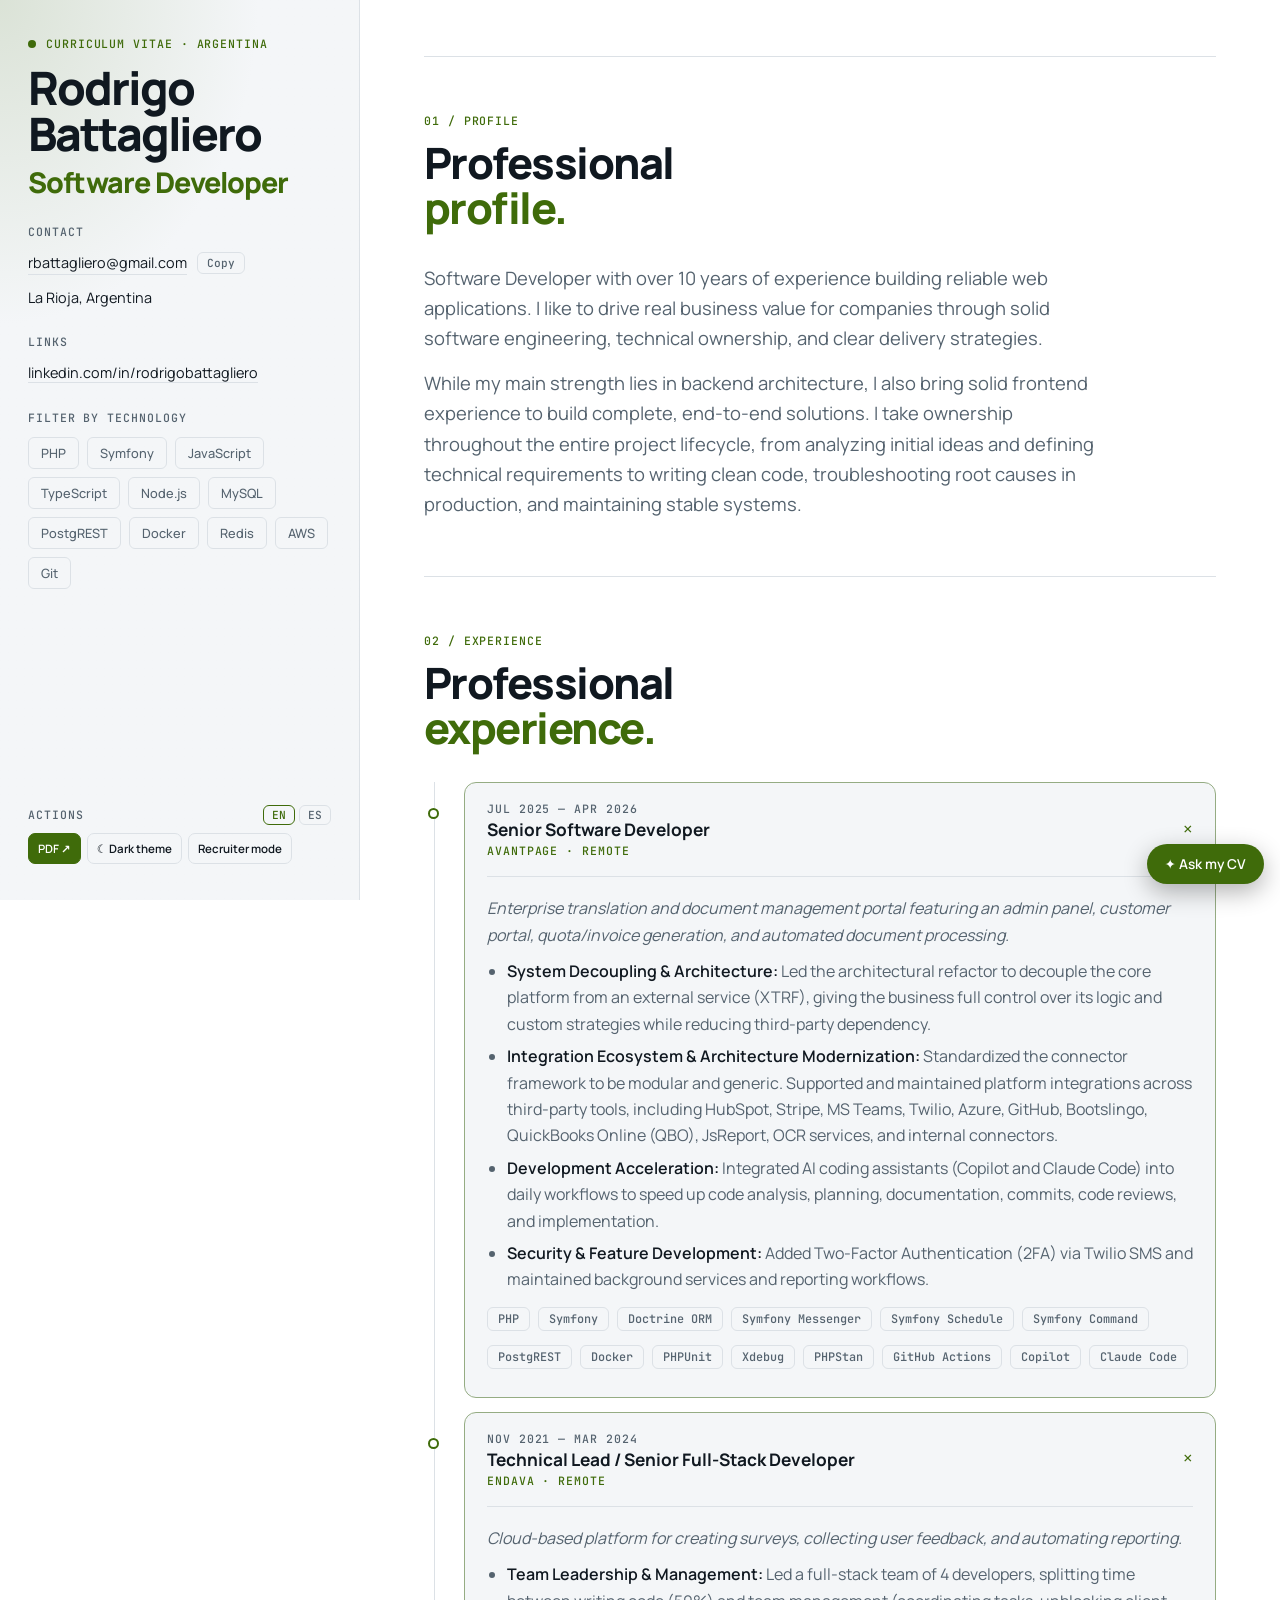
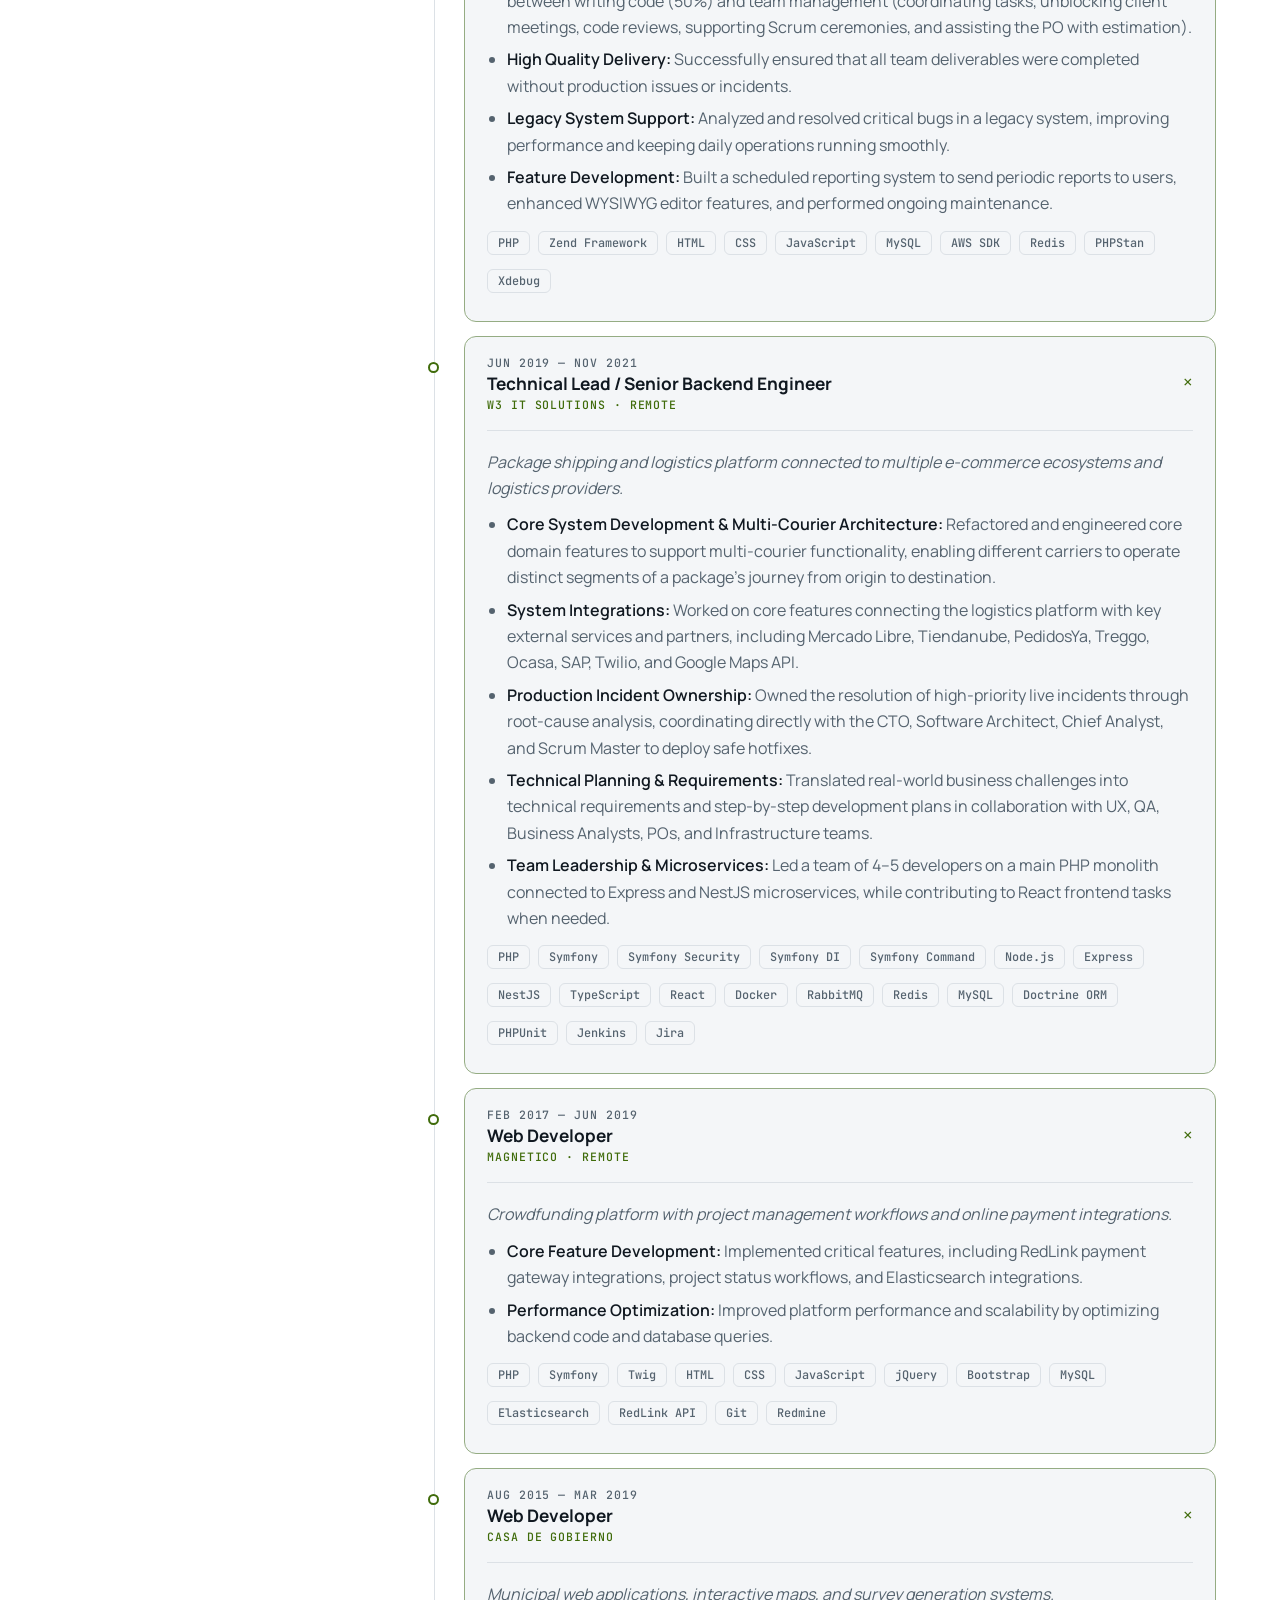
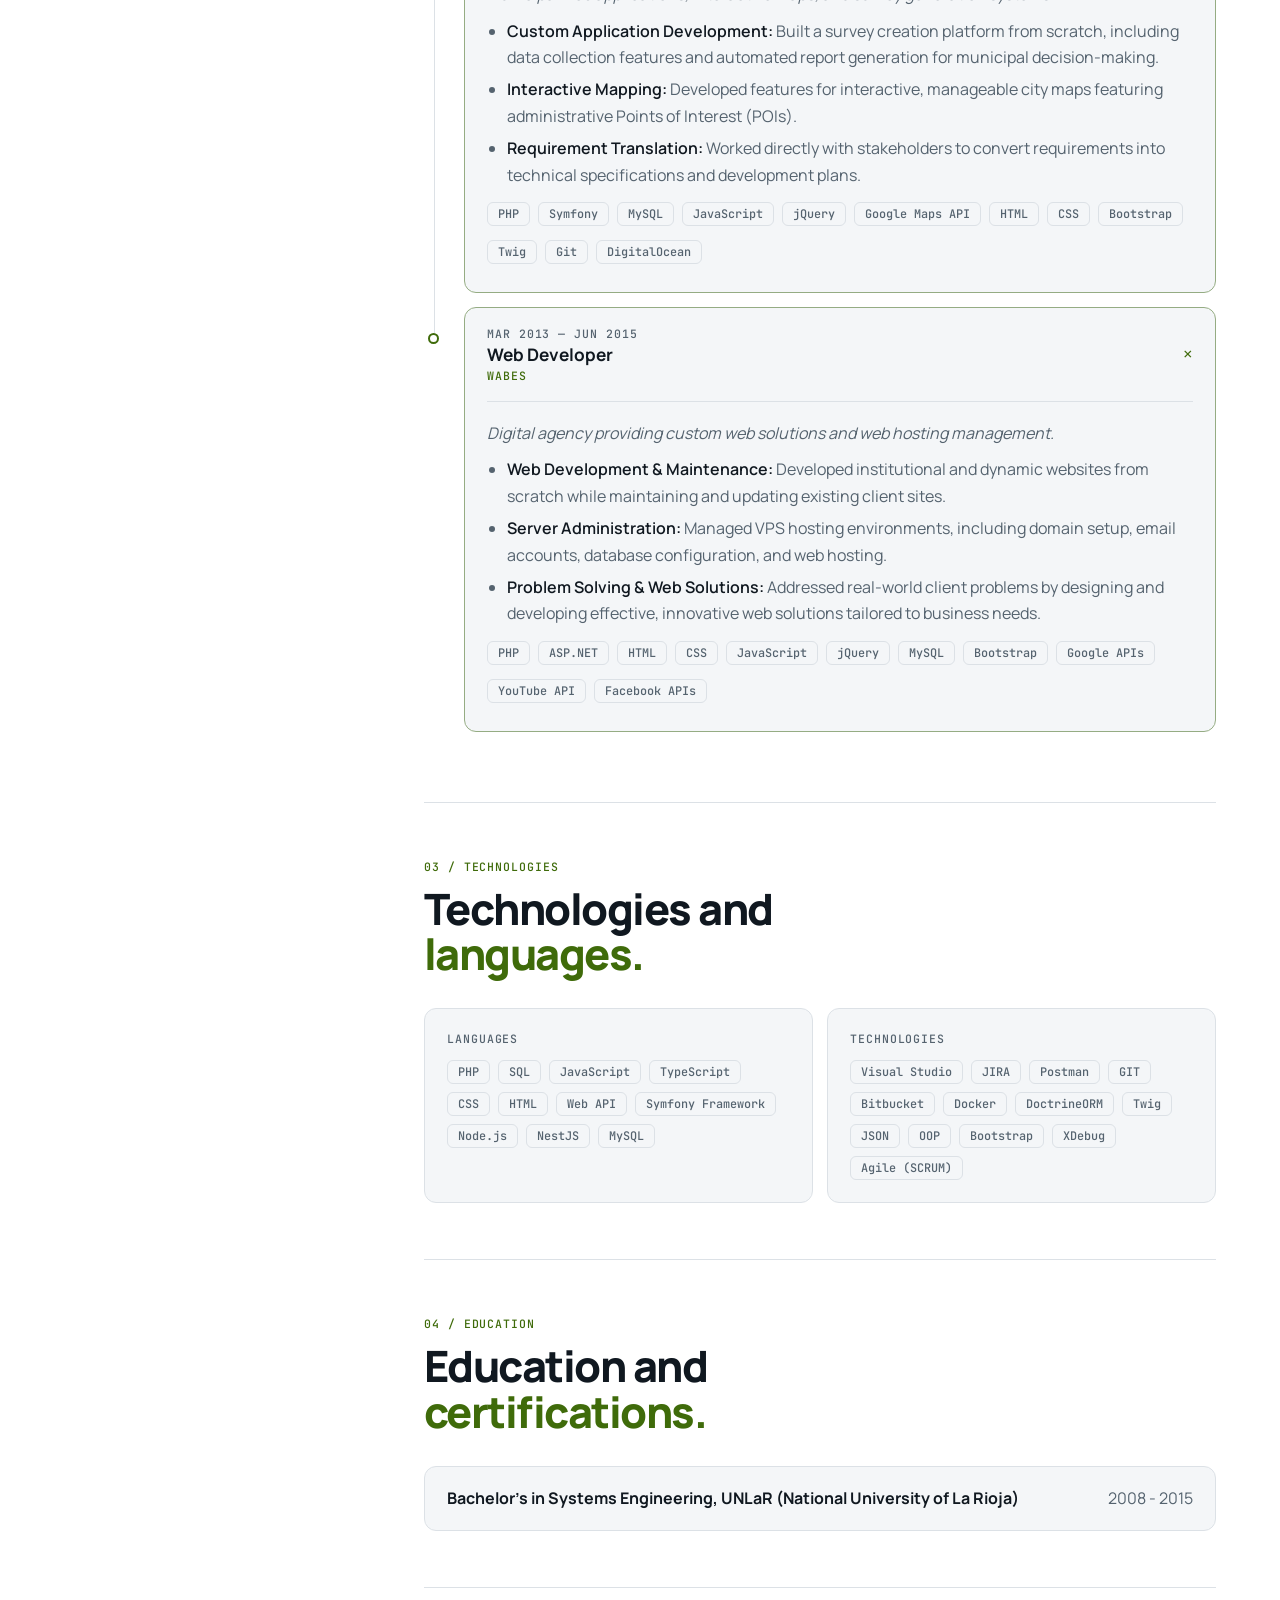
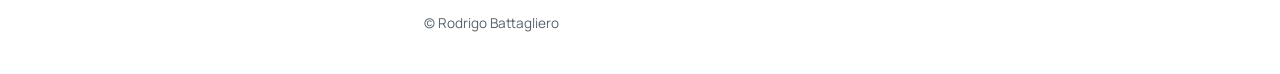
==== commit ef929fbe: "Fixes" ====
--- a/public/index.html
+++ b/public/index.html
@@ -1,132 +1,875 @@
-<!DOCTYPE html>
+<!doctype html>
 <html lang="en">
-<head>
-<meta charset="utf-8">
-<meta name="viewport" content="width=device-width, initial-scale=1, viewport-fit=cover">
-<link rel="preconnect" href="https://fonts.googleapis.com">
-<link href="https://fonts.googleapis.com/css2?family=JetBrains+Mono:wght@400;500&family=Manrope:wght@400;500;600;800&display=swap" rel="stylesheet">
-<title>Rodrigo Battagliero · Software Developer (PHP / Symfony)</title>
-<meta name="description" content="Rodrigo Battagliero, software developer from La Rioja, Argentina, with over 10 years of experience in web development. PHP, Symfony, technical leadership and agile methodologies.">
-<meta name="keywords" content="Rodrigo Battagliero, software developer, technical lead, PHP, Symfony, Doctrine, Node.js, TypeScript, React, Docker, backend, web development, Scrum, La Rioja, Argentina, resume, CV">
-<meta name="author" content="Rodrigo Battagliero">
-<meta name="robots" content="index, follow, max-snippet:-1, max-image-preview:large, max-video-preview:-1">
-<meta name="theme-color" content="#0E161C">
-<link rel="canonical" href="https://TU-DOMINIO/">
-<link rel="alternate" hreflang="en" href="https://TU-DOMINIO/">
-<link rel="alternate" hreflang="es" href="https://TU-DOMINIO/es/">
-<link rel="alternate" hreflang="x-default" href="https://TU-DOMINIO/">
-<meta property="og:type" content="profile">
-<meta property="og:url" content="https://TU-DOMINIO/">
-<meta property="og:title" content="Rodrigo Battagliero · Software Developer (PHP / Symfony)">
-<meta property="og:description" content="Rodrigo Battagliero, software developer from La Rioja, Argentina, with over 10 years of experience in web development. PHP, Symfony, technical leadership and agile methodologies.">
-<meta property="og:locale" content="en_US">
-<meta property="og:locale:alternate" content="es_AR">
-<meta property="profile:first_name" content="Rodrigo">
-<meta property="profile:last_name" content="Battagliero">
-<meta name="twitter:card" content="summary">
-<meta name="twitter:title" content="Rodrigo Battagliero · Software Developer (PHP / Symfony)">
-<meta name="twitter:description" content="Rodrigo Battagliero, software developer from La Rioja, Argentina, with over 10 years of experience in web development. PHP, Symfony, technical leadership and agile methodologies.">
-<script type="application/ld+json">{"@context":"https://schema.org","@type":"ProfilePage","inLanguage":"en","mainEntity":{"@type":"Person","name":"Rodrigo Battagliero","givenName":"Rodrigo","familyName":"Battagliero","jobTitle":"Software Developer","description":"Software Developer & Technical Lead with over 10 years of experience building reliable web applications. My goal is to drive real business value for companies through solid software engineering, technical ownership, and clear delivery strategies.","email":"mailto:rbattagliero@gmail.com","address":{"@type":"PostalAddress","addressRegion":"La Rioja","addressCountry":"AR"},"sameAs":["https://linkedin.com/in/rodrigobattagliero"],"alumniOf":{"@type":"CollegeOrUniversity","name":"Universidad Nacional de La Rioja (UNLaR)"},"hasCredential":{"@type":"EducationalOccupationalCredential","name":"Bachelor's in Systems Engineering, UNLaR (National University of La Rioja)"},"knowsAbout":["PHP","Symfony","Doctrine ORM","Symfony Messenger","Symfony Schedule","Symfony Command","PostgREST","Docker","PHPUnit","Xdebug","PHPStan","GitHub Actions","Copilot","Claude Code","Zend Framework","HTML","CSS","JavaScript","MySQL","AWS SDK","Redis","Symfony Security","Symfony DI","Node.js","Express","NestJS","TypeScript","React","RabbitMQ","Jenkins","Jira","Twig","jQuery","Bootstrap","Elasticsearch","RedLink API","Git","Redmine","Google Maps API","DigitalOcean","ASP.NET","Google APIs","YouTube API","Facebook APIs","Technical leadership","Agile (Scrum)"]}}</script>
-<script>try{var d=document.documentElement,t=localStorage.getItem("cv-theme");if(t==="light"||t==="dark")d.dataset.theme=t;if(localStorage.getItem("cv-view")==="recruiter")d.dataset.view="recruiter"}catch(e){}</script>
-<link rel="stylesheet" href="assets/styles.css">
-</head>
-<body>
-<div class="layout">
-<aside class="side">
-<div><p class="eyebrow mono"><i></i>Curriculum vitae · Argentina</p><h1>Rodrigo Battagliero <em>Software Developer</em></h1></div>
-<div><h2 class="mono">Contact</h2><ul class="contact"><li><a href="mailto:rbattagliero@gmail.com">rbattagliero@gmail.com</a><button class="copy" type="button" data-copy="rbattagliero@gmail.com" aria-label="Copy email address">Copy</button></li><li>La Rioja, Argentina</li></ul></div>
-<div><h2 class="mono">Links</h2><ul class="links"><li><a href="https://linkedin.com/in/rodrigobattagliero" target="_blank" rel="noopener noreferrer">linkedin.com/in/rodrigobattagliero</a></li></ul></div>
-<div><h2 class="mono">Filter by technology</h2><ul class="chips"><li><button type="button" data-tech="PHP" aria-pressed="false">PHP</button></li><li><button type="button" data-tech="Symfony" aria-pressed="false">Symfony</button></li><li><button type="button" data-tech="JavaScript" aria-pressed="false">JavaScript</button></li><li><button type="button" data-tech="TypeScript" aria-pressed="false">TypeScript</button></li><li><button type="button" data-tech="Node.js" aria-pressed="false">Node.js</button></li><li><button type="button" data-tech="MySQL" aria-pressed="false">MySQL</button></li><li><button type="button" data-tech="PostgREST" aria-pressed="false">PostgREST</button></li><li><button type="button" data-tech="Docker" aria-pressed="false">Docker</button></li><li><button type="button" data-tech="Redis" aria-pressed="false">Redis</button></li><li><button type="button" data-tech="AWS" aria-pressed="false">AWS</button></li><li><button type="button" data-tech="Git" aria-pressed="false">Git</button></li></ul></div>
-<div class="tools">
-<div class="tools-head"><h2 class="mono">Actions</h2><nav class="lang" aria-label="Language"><a href="index.html" hreflang="en" lang="en" aria-current="page">EN</a><a href="es/index.html" hreflang="es" lang="es">ES</a></nav></div>
-<button class="btn primary" type="button" aria-label="Print or save as PDF" onclick="window.print()">PDF ↗</button>
-<button class="btn" id="theme" type="button">☀ Light theme</button>
-<button class="btn" id="recruiter" type="button" aria-pressed="false">Recruiter mode</button>
-</div>
-</aside>
-<main>
-<p class="filterbar" id="filterbar" role="status" hidden></p>
-<section class="sec" id="profile"><div class="sh"><p class="mono">01 / Profile</p><h2 class="t">Professional <em>profile.</em></h2></div><p class="lead">Software Developer &amp; Technical Lead with over 10 years of experience building reliable web applications. My goal is to drive real business value for companies through solid software engineering, technical ownership, and clear delivery strategies.</p><p class="lead">While my main strength lies in backend architecture, I also bring solid frontend experience to build complete, end-to-end solutions. I take ownership throughout the entire project lifecycle—from analyzing initial ideas and defining technical requirements to writing clean code, troubleshooting root causes in production, and maintaining stable systems.</p></section>
-<section class="sec" id="experience"><div class="sh"><p class="mono">02 / Experience</p><h2 class="t">Professional <em>experience.</em></h2></div><div class="timeline">
-<article class="job f open" data-tech="PHP,Symfony,Doctrine ORM,Symfony Messenger,Symfony Schedule,Symfony Command,PostgREST,Docker,PHPUnit,Xdebug,PHPStan,GitHub Actions,Copilot,Claude Code">
-<div class="rail"></div>
-<div class="jcard">
-<div class="head"><span class="d mono">Jul 2025 — Apr 2026</span><h3 class="tt"><button type="button" class="toggle" aria-expanded="true" aria-controls="job-avantpage">Senior Software Developer</button></h3><span class="s mono"><span class="co"><a href="https://www.avantpage.com" target="_blank" rel="noopener noreferrer">AvantPage</a></span><span class="sep"> · </span><span class="lo">Remote</span></span><span class="ic" aria-hidden="true">+</span></div>
-<div class="detail" id="job-avantpage"><div>
-<p class="ov">Enterprise translation and document management portal featuring an admin panel, customer portal, quota/invoice generation, and automated document processing.</p>
-<ul><li><strong>System Decoupling &amp; Architecture:</strong> Led the architectural refactor to decouple the core platform from an external service (XTRF), giving the business full control over its logic and custom strategies while reducing third-party dependency.</li><li><strong>Integration Ecosystem &amp; Architecture Modernization:</strong> Standardized the connector framework to be modular and generic. Supported and maintained platform integrations across third-party tools, including HubSpot, Stripe, MS Teams, Twilio, Azure, GitHub, Bootslingo, QuickBooks Online (QBO), JsReport, OCR services, and internal connectors.</li><li><strong>Development Acceleration:</strong> Integrated AI coding assistants (Copilot and Claude Code) into daily workflows to speed up code analysis, planning, documentation, commits, code reviews, and implementation.</li><li><strong>Security &amp; Feature Development:</strong> Added Two-Factor Authentication (2FA) via Twilio SMS and maintained background services and reporting workflows.</li></ul>
-<ul class="tags" data-label="Technologies:"><li>PHP</li><li>Symfony</li><li>Doctrine ORM</li><li>Symfony Messenger</li><li>Symfony Schedule</li><li>Symfony Command</li><li>PostgREST</li><li>Docker</li><li>PHPUnit</li><li>Xdebug</li><li>PHPStan</li><li>GitHub Actions</li><li>Copilot</li><li>Claude Code</li></ul>
-</div></div>
-</div>
-</article>
-<article class="job f open" data-tech="PHP,Zend Framework,HTML,CSS,JavaScript,MySQL,AWS,Redis,PHPStan,Xdebug">
-<div class="rail"></div>
-<div class="jcard">
-<div class="head"><span class="d mono">Nov 2021 — Mar 2024</span><h3 class="tt"><button type="button" class="toggle" aria-expanded="true" aria-controls="job-endava">Technical Lead / Senior Full-Stack Developer</button></h3><span class="s mono"><span class="co"><a href="https://www.endava.com" target="_blank" rel="noopener noreferrer">Endava</a></span><span class="sep"> · </span><span class="lo">Remote</span></span><span class="ic" aria-hidden="true">+</span></div>
-<div class="detail" id="job-endava"><div>
-<p class="ov">Cloud-based platform for creating surveys, collecting user feedback, and automating reporting.</p>
-<ul><li><strong>Team Leadership &amp; Management:</strong> Led a full-stack team of 4 developers, splitting time between writing code (50%) and team management (coordinating tasks, unblocking client meetings, code reviews, supporting Scrum ceremonies, and assisting the PO with estimation).</li><li><strong>High Quality Delivery:</strong> Successfully ensured that all team deliverables were completed without production issues or incidents.</li><li><strong>Legacy System Support:</strong> Analyzed and resolved critical bugs in a legacy system, improving performance and keeping daily operations running smoothly.</li><li><strong>Feature Development:</strong> Built a scheduled reporting system to send periodic reports to users, enhanced WYSIWYG editor features, and performed ongoing maintenance.</li></ul>
-<ul class="tags" data-label="Technologies:"><li>PHP</li><li>Zend Framework</li><li>HTML</li><li>CSS</li><li>JavaScript</li><li>MySQL</li><li>AWS SDK</li><li>Redis</li><li>PHPStan</li><li>Xdebug</li></ul>
-</div></div>
-</div>
-</article>
-<article class="job f open" data-tech="PHP,Symfony,Symfony Security,Symfony DI,Symfony Command,Node.js,Express,NestJS,TypeScript,React,Docker,RabbitMQ,Redis,MySQL,Doctrine ORM,PHPUnit,Jenkins,Jira">
-<div class="rail"></div>
-<div class="jcard">
-<div class="head"><span class="d mono">Jun 2019 — Nov 2021</span><h3 class="tt"><button type="button" class="toggle" aria-expanded="true" aria-controls="job-w3">Technical Lead / Senior Backend Engineer</button></h3><span class="s mono"><span class="co"><a href="https://www.w3itsolutions.net" target="_blank" rel="noopener noreferrer">W3 IT Solutions</a></span><span class="sep"> · </span><span class="lo">Remote</span></span><span class="ic" aria-hidden="true">+</span></div>
-<div class="detail" id="job-w3"><div>
-<p class="ov">Package shipping and logistics platform connected to multiple e-commerce ecosystems and logistics providers.</p>
-<ul><li><strong>Core System Development &amp; Multi-Courier Architecture:</strong> Refactored and engineered core domain features to support multi-courier functionality, enabling different carriers to operate distinct segments of a package's journey from origin to destination.</li><li><strong>System Integrations:</strong> Worked on core features connecting the logistics platform with key external services and partners, including Mercado Libre, Tiendanube, PedidosYa, Treggo, Ocasa, SAP, Twilio, and Google Maps API.</li><li><strong>Production Incident Ownership:</strong> Owned the resolution of high-priority live incidents through root-cause analysis, coordinating directly with the CTO, Software Architect, Chief Analyst, and Scrum Master to deploy safe hotfixes.</li><li><strong>Technical Planning &amp; Requirements:</strong> Translated real-world business challenges into technical requirements and step-by-step development plans in collaboration with UX, QA, Business Analysts, POs, and Infrastructure teams.</li><li><strong>Team Leadership &amp; Microservices:</strong> Led a team of 4–5 developers on a main PHP monolith connected to Express and NestJS microservices, while contributing to React frontend tasks when needed.</li></ul>
-<ul class="tags" data-label="Technologies:"><li>PHP</li><li>Symfony</li><li>Symfony Security</li><li>Symfony DI</li><li>Symfony Command</li><li>Node.js</li><li>Express</li><li>NestJS</li><li>TypeScript</li><li>React</li><li>Docker</li><li>RabbitMQ</li><li>Redis</li><li>MySQL</li><li>Doctrine ORM</li><li>PHPUnit</li><li>Jenkins</li><li>Jira</li></ul>
-</div></div>
-</div>
-</article>
-<article class="job f open" data-tech="PHP,Symfony,Twig,HTML,CSS,JavaScript,jQuery,Bootstrap,MySQL,Elasticsearch,RedLink API,Git,Redmine">
-<div class="rail"></div>
-<div class="jcard">
-<div class="head"><span class="d mono">Feb 2017 — Jun 2019</span><h3 class="tt"><button type="button" class="toggle" aria-expanded="true" aria-controls="job-magnetico">Web Developer</button></h3><span class="s mono"><span class="co"><a href="https://www.magnetico.dev" target="_blank" rel="noopener noreferrer">Magnetico</a></span><span class="sep"> · </span><span class="lo">Remote</span></span><span class="ic" aria-hidden="true">+</span></div>
-<div class="detail" id="job-magnetico"><div>
-<p class="ov">Crowdfunding platform with project management workflows and online payment integrations.</p>
-<ul><li><strong>Core Feature Development:</strong> Implemented critical features, including RedLink payment gateway integrations, project status workflows, and Elasticsearch integrations.</li><li><strong>Performance Optimization:</strong> Improved platform performance and scalability by optimizing backend code and database queries.</li></ul>
-<ul class="tags" data-label="Technologies:"><li>PHP</li><li>Symfony</li><li>Twig</li><li>HTML</li><li>CSS</li><li>JavaScript</li><li>jQuery</li><li>Bootstrap</li><li>MySQL</li><li>Elasticsearch</li><li>RedLink API</li><li>Git</li><li>Redmine</li></ul>
-</div></div>
-</div>
-</article>
-<article class="job f open" data-tech="PHP,Symfony,MySQL,JavaScript,jQuery,Google Maps API,HTML,CSS,Bootstrap,Twig,Git,DigitalOcean">
-<div class="rail"></div>
-<div class="jcard">
-<div class="head"><span class="d mono">Aug 2015 — Mar 2019</span><h3 class="tt"><button type="button" class="toggle" aria-expanded="true" aria-controls="job-casa-de-gobierno">Web Developer</button></h3><span class="s mono"><span class="co">Casa de Gobierno</span></span><span class="ic" aria-hidden="true">+</span></div>
-<div class="detail" id="job-casa-de-gobierno"><div>
-<p class="ov">Municipal web applications, interactive maps, and survey generation systems.</p>
-<ul><li><strong>Custom Application Development:</strong> Built a survey creation platform from scratch, including data collection features and automated report generation for municipal decision-making.</li><li><strong>Interactive Mapping:</strong> Developed features for interactive, manageable city maps featuring administrative Points of Interest (POIs).</li><li><strong>Requirement Translation:</strong> Worked directly with stakeholders to convert requirements into technical specifications and development plans.</li></ul>
-<ul class="tags" data-label="Technologies:"><li>PHP</li><li>Symfony</li><li>MySQL</li><li>JavaScript</li><li>jQuery</li><li>Google Maps API</li><li>HTML</li><li>CSS</li><li>Bootstrap</li><li>Twig</li><li>Git</li><li>DigitalOcean</li></ul>
-</div></div>
-</div>
-</article>
-<article class="job f open" data-tech="PHP,ASP.NET,HTML,CSS,JavaScript,jQuery,MySQL,Bootstrap,Google APIs,YouTube API,Facebook APIs">
-<div class="rail"></div>
-<div class="jcard">
-<div class="head"><span class="d mono">Mar 2013 — Jun 2015</span><h3 class="tt"><button type="button" class="toggle" aria-expanded="true" aria-controls="job-wabes">Web Developer</button></h3><span class="s mono"><span class="co">Wabes</span></span><span class="ic" aria-hidden="true">+</span></div>
-<div class="detail" id="job-wabes"><div>
-<p class="ov">Digital agency providing custom web solutions and web hosting management.</p>
-<ul><li><strong>Web Development &amp; Maintenance:</strong> Developed institutional and dynamic websites from scratch while maintaining and updating existing client sites.</li><li><strong>Server Administration:</strong> Managed VPS hosting environments, including domain setup, email accounts, database configuration, and web hosting.</li><li><strong>Problem Solving &amp; Web Solutions:</strong> Addressed real-world client problems by designing and developing effective, innovative web solutions tailored to business needs.</li></ul>
-<ul class="tags" data-label="Technologies:"><li>PHP</li><li>ASP.NET</li><li>HTML</li><li>CSS</li><li>JavaScript</li><li>jQuery</li><li>MySQL</li><li>Bootstrap</li><li>Google APIs</li><li>YouTube API</li><li>Facebook APIs</li></ul>
-</div></div>
-</div>
-</article>
-</div></section>
-<section class="sec" id="technologies"><div class="sh"><p class="mono">03 / Technologies</p><h2 class="t">Technologies and <em>languages.</em></h2></div><div class="grid3 grid3--auto"><div class="card"><p class="mono">Languages</p><ul class="tags"><li>PHP</li><li>SQL</li><li>JavaScript</li><li>TypeScript</li><li>CSS</li><li>HTML</li><li>Web API</li><li>Symfony Framework</li><li>Node.js</li><li>NestJS</li><li>MySQL</li></ul></div><div class="card"><p class="mono">Technologies</p><ul class="tags"><li>Visual Studio</li><li>JIRA</li><li>Postman</li><li>GIT</li><li>Bitbucket</li><li>Docker</li><li>DoctrineORM</li><li>Twig</li><li>JSON</li><li>OOP</li><li>Bootstrap</li><li>XDebug</li><li>Agile (SCRUM)</li></ul></div></div></section>
-<section class="sec" id="education"><div class="sh"><p class="mono">04 / Education</p><h2 class="t">Education and <em>certifications.</em></h2></div><div class="edu"><div class="card"><strong>Bachelor's in Systems Engineering, UNLaR (National University of La Rioja)</strong><span>2008 - 2015</span></div></div></section>
-<footer>© Rodrigo Battagliero</footer>
-</main>
-</div>
-<button id="chat-fab" class="chat-fab" type="button" aria-expanded="false" aria-controls="chat-panel">✦ Ask my CV</button>
-<section id="chat-panel" class="chat-panel" hidden aria-label="CV chat">
-<header><span>CV assistant</span><button id="chat-close" type="button" aria-label="Close chat">×</button></header>
-<div id="chat-log" role="log" aria-live="polite"></div>
-<form id="chat-form"><input id="chat-input" maxlength="500" autocomplete="off" placeholder="Type your question…" aria-label="Your question"><button type="submit">Send</button></form>
-</section>
-<script>window.I18N={"lang":"en","aliases":{"AWS SDK":"AWS"},"themeToLight":"☀ Light theme","themeToDark":"☾ Dark theme","recruiterOn":"Recruiter mode","recruiterOff":"✎ Design mode","copied":"Copied!","filtering":"Showing experience with {tech}","clearFilter":"Clear filter","chatGreeting":"Hi, I'm the assistant on Rodrigo's CV. Ask me about his experience, technologies or education.","chatError":"I couldn't answer right now. Please try again later or email rbattagliero@gmail.com."};</script>
-<script defer src="assets/app.js"></script>
-</body>
+  <head>
+    <meta charset="utf-8" />
+    <meta
+      name="viewport"
+      content="width=device-width, initial-scale=1, viewport-fit=cover"
+    />
+    <link rel="preconnect" href="https://fonts.googleapis.com" />
+    <link
+      href="https://fonts.googleapis.com/css2?family=JetBrains+Mono:wght@400;500&family=Manrope:wght@400;500;600;800&display=swap"
+      rel="stylesheet"
+    />
+    <title>Rodrigo Battagliero · Software Developer (PHP / Symfony)</title>
+    <meta
+      name="description"
+      content="Rodrigo Battagliero, software developer from La Rioja, Argentina, with over 10 years of experience in web development. PHP, Symfony, technical leadership and agile methodologies."
+    />
+    <meta
+      name="keywords"
+      content="Rodrigo Battagliero, software developer, technical lead, PHP, Symfony, Doctrine, Node.js, TypeScript, React, Docker, backend, web development, Scrum, La Rioja, Argentina, resume, CV"
+    />
+    <meta name="author" content="Rodrigo Battagliero" />
+    <meta
+      name="robots"
+      content="index, follow, max-snippet:-1, max-image-preview:large, max-video-preview:-1"
+    />
+    <meta name="theme-color" content="#0E161C" />
+    <link rel="canonical" href="https://rodrigo-battagliero.pages.dev/" />
+    <link
+      rel="alternate"
+      hreflang="en"
+      href="https://rodrigo-battagliero.pages.dev/"
+    />
+    <link
+      rel="alternate"
+      hreflang="es"
+      href="https://rodrigo-battagliero.pages.dev/es/"
+    />
+    <link
+      rel="alternate"
+      hreflang="x-default"
+      href="https://rodrigo-battagliero.pages.dev/"
+    />
+    <meta property="og:type" content="profile" />
+    <meta property="og:url" content="https://rodrigo-battagliero.pages.dev/" />
+    <meta
+      property="og:title"
+      content="Rodrigo Battagliero · Software Developer (PHP / Symfony)"
+    />
+    <meta
+      property="og:description"
+      content="Rodrigo Battagliero, software developer from La Rioja, Argentina, with over 10 years of experience in web development. PHP, Symfony, technical leadership and agile methodologies."
+    />
+    <meta property="og:locale" content="en_US" />
+    <meta property="og:locale:alternate" content="es_AR" />
+    <meta property="profile:first_name" content="Rodrigo" />
+    <meta property="profile:last_name" content="Battagliero" />
+    <meta name="twitter:card" content="summary" />
+    <meta
+      name="twitter:title"
+      content="Rodrigo Battagliero · Software Developer (PHP / Symfony)"
+    />
+    <meta
+      name="twitter:description"
+      content="Rodrigo Battagliero, software developer from La Rioja, Argentina, with over 10 years of experience in web development. PHP, Symfony, technical leadership and agile methodologies."
+    />
+    <script type="application/ld+json">
+      {
+        "@context": "https://schema.org",
+        "@type": "ProfilePage",
+        "inLanguage": "en",
+        "mainEntity": {
+          "@type": "Person",
+          "name": "Rodrigo Battagliero",
+          "givenName": "Rodrigo",
+          "familyName": "Battagliero",
+          "jobTitle": "Software Developer",
+          "description": "Software Developer with over 10 years of experience building reliable web applications. I like to drive real business value for companies through solid software engineering, technical ownership, and clear delivery strategies.",
+          "email": "mailto:rbattagliero@gmail.com",
+          "address": {
+            "@type": "PostalAddress",
+            "addressRegion": "La Rioja",
+            "addressCountry": "AR"
+          },
+          "sameAs": ["https://linkedin.com/in/rodrigobattagliero"],
+          "alumniOf": {
+            "@type": "CollegeOrUniversity",
+            "name": "Universidad Nacional de La Rioja (UNLaR)"
+          },
+          "hasCredential": {
+            "@type": "EducationalOccupationalCredential",
+            "name": "Bachelor's in Systems Engineering, UNLaR (National University of La Rioja)"
+          },
+          "knowsAbout": [
+            "PHP",
+            "Symfony",
+            "Doctrine ORM",
+            "Symfony Messenger",
+            "Symfony Schedule",
+            "Symfony Command",
+            "PostgREST",
+            "Docker",
+            "PHPUnit",
+            "Xdebug",
+            "PHPStan",
+            "GitHub Actions",
+            "Copilot",
+            "Claude Code",
+            "Zend Framework",
+            "HTML",
+            "CSS",
+            "JavaScript",
+            "MySQL",
+            "AWS SDK",
+            "Redis",
+            "Symfony Security",
+            "Symfony DI",
+            "Node.js",
+            "Express",
+            "NestJS",
+            "TypeScript",
+            "React",
+            "RabbitMQ",
+            "Jenkins",
+            "Jira",
+            "Twig",
+            "jQuery",
+            "Bootstrap",
+            "Elasticsearch",
+            "RedLink API",
+            "Git",
+            "Redmine",
+            "Google Maps API",
+            "DigitalOcean",
+            "ASP.NET",
+            "Google APIs",
+            "YouTube API",
+            "Facebook APIs",
+            "Technical leadership",
+            "Agile (Scrum)"
+          ]
+        }
+      }
+    </script>
+    <script>
+      try {
+        var d = document.documentElement,
+          t = localStorage.getItem("cv-theme");
+        if (t === "light" || t === "dark") d.dataset.theme = t;
+        if (localStorage.getItem("cv-view") === "recruiter")
+          d.dataset.view = "recruiter";
+      } catch (e) {}
+    </script>
+    <link rel="stylesheet" href="assets/styles.css" />
+  </head>
+  <body>
+    <div class="layout">
+      <aside class="side">
+        <div>
+          <p class="eyebrow mono"><i></i>Curriculum vitae · Argentina</p>
+          <h1>Rodrigo Battagliero <em>Software Developer</em></h1>
+        </div>
+        <div>
+          <h2 class="mono">Contact</h2>
+          <ul class="contact">
+            <li>
+              <a href="mailto:rbattagliero@gmail.com">rbattagliero@gmail.com</a
+              ><button
+                class="copy"
+                type="button"
+                data-copy="rbattagliero@gmail.com"
+                aria-label="Copy email address"
+              >
+                Copy
+              </button>
+            </li>
+            <li>La Rioja, Argentina</li>
+          </ul>
+        </div>
+        <div>
+          <h2 class="mono">Links</h2>
+          <ul class="links">
+            <li>
+              <a
+                href="https://linkedin.com/in/rodrigobattagliero"
+                target="_blank"
+                rel="noopener noreferrer"
+                >linkedin.com/in/rodrigobattagliero</a
+              >
+            </li>
+          </ul>
+        </div>
+        <div>
+          <h2 class="mono">Filter by technology</h2>
+          <ul class="chips">
+            <li>
+              <button type="button" data-tech="PHP" aria-pressed="false">
+                PHP
+              </button>
+            </li>
+            <li>
+              <button type="button" data-tech="Symfony" aria-pressed="false">
+                Symfony
+              </button>
+            </li>
+            <li>
+              <button type="button" data-tech="JavaScript" aria-pressed="false">
+                JavaScript
+              </button>
+            </li>
+            <li>
+              <button type="button" data-tech="TypeScript" aria-pressed="false">
+                TypeScript
+              </button>
+            </li>
+            <li>
+              <button type="button" data-tech="Node.js" aria-pressed="false">
+                Node.js
+              </button>
+            </li>
+            <li>
+              <button type="button" data-tech="MySQL" aria-pressed="false">
+                MySQL
+              </button>
+            </li>
+            <li>
+              <button type="button" data-tech="PostgREST" aria-pressed="false">
+                PostgREST
+              </button>
+            </li>
+            <li>
+              <button type="button" data-tech="Docker" aria-pressed="false">
+                Docker
+              </button>
+            </li>
+            <li>
+              <button type="button" data-tech="Redis" aria-pressed="false">
+                Redis
+              </button>
+            </li>
+            <li>
+              <button type="button" data-tech="AWS" aria-pressed="false">
+                AWS
+              </button>
+            </li>
+            <li>
+              <button type="button" data-tech="Git" aria-pressed="false">
+                Git
+              </button>
+            </li>
+          </ul>
+        </div>
+        <div class="tools">
+          <div class="tools-head">
+            <h2 class="mono">Actions</h2>
+            <nav class="lang" aria-label="Language">
+              <a href="index.html" hreflang="en" lang="en" aria-current="page"
+                >EN</a
+              ><a href="es/index.html" hreflang="es" lang="es">ES</a>
+            </nav>
+          </div>
+          <button
+            class="btn primary"
+            type="button"
+            aria-label="Print or save as PDF"
+            onclick="window.print()"
+          >
+            PDF ↗
+          </button>
+          <button class="btn" id="theme" type="button">☀ Light theme</button>
+          <button class="btn" id="recruiter" type="button" aria-pressed="false">
+            Recruiter mode
+          </button>
+        </div>
+      </aside>
+      <main>
+        <p class="filterbar" id="filterbar" role="status" hidden></p>
+        <section class="sec" id="profile">
+          <div class="sh">
+            <p class="mono">01 / Profile</p>
+            <h2 class="t">Professional <em>profile.</em></h2>
+          </div>
+          <p class="lead">
+            Software Developer with over 10 years of experience building
+            reliable web applications. I like to drive real business value for
+            companies through solid software engineering, technical ownership,
+            and clear delivery strategies.
+          </p>
+          <p class="lead">
+            While my main strength lies in backend architecture, I also bring
+            solid frontend experience to build complete, end-to-end solutions. I
+            take ownership throughout the entire project lifecycle, from
+            analyzing initial ideas and defining technical requirements to
+            writing clean code, troubleshooting root causes in production, and
+            maintaining stable systems.
+          </p>
+        </section>
+        <section class="sec" id="experience">
+          <div class="sh">
+            <p class="mono">02 / Experience</p>
+            <h2 class="t">Professional <em>experience.</em></h2>
+          </div>
+          <div class="timeline">
+            <article
+              class="job f open"
+              data-tech="PHP,Symfony,Doctrine ORM,Symfony Messenger,Symfony Schedule,Symfony Command,PostgREST,Docker,PHPUnit,Xdebug,PHPStan,GitHub Actions,Copilot,Claude Code"
+            >
+              <div class="rail"></div>
+              <div class="jcard">
+                <div class="head">
+                  <span class="d mono">Jul 2025 — Apr 2026</span>
+                  <h3 class="tt">
+                    <button
+                      type="button"
+                      class="toggle"
+                      aria-expanded="true"
+                      aria-controls="job-avantpage"
+                    >
+                      Senior Software Developer
+                    </button>
+                  </h3>
+                  <span class="s mono"
+                    ><span class="co"
+                      ><a
+                        href="https://www.avantpage.com"
+                        target="_blank"
+                        rel="noopener noreferrer"
+                        >AvantPage</a
+                      ></span
+                    ><span class="sep"> · </span
+                    ><span class="lo">Remote</span></span
+                  ><span class="ic" aria-hidden="true">+</span>
+                </div>
+                <div class="detail" id="job-avantpage">
+                  <div>
+                    <p class="ov">
+                      Enterprise translation and document management portal
+                      featuring an admin panel, customer portal, quota/invoice
+                      generation, and automated document processing.
+                    </p>
+                    <ul>
+                      <li>
+                        <strong>System Decoupling &amp; Architecture:</strong>
+                        Led the architectural refactor to decouple the core
+                        platform from an external service (XTRF), giving the
+                        business full control over its logic and custom
+                        strategies while reducing third-party dependency.
+                      </li>
+                      <li>
+                        <strong
+                          >Integration Ecosystem &amp; Architecture
+                          Modernization:</strong
+                        >
+                        Standardized the connector framework to be modular and
+                        generic. Supported and maintained platform integrations
+                        across third-party tools, including HubSpot, Stripe, MS
+                        Teams, Twilio, Azure, GitHub, Bootslingo, QuickBooks
+                        Online (QBO), JsReport, OCR services, and internal
+                        connectors.
+                      </li>
+                      <li>
+                        <strong>Development Acceleration:</strong> Integrated AI
+                        coding assistants (Copilot and Claude Code) into daily
+                        workflows to speed up code analysis, planning,
+                        documentation, commits, code reviews, and
+                        implementation.
+                      </li>
+                      <li>
+                        <strong>Security &amp; Feature Development:</strong>
+                        Added Two-Factor Authentication (2FA) via Twilio SMS and
+                        maintained background services and reporting workflows.
+                      </li>
+                    </ul>
+                    <ul class="tags" data-label="Technologies:">
+                      <li>PHP</li>
+                      <li>Symfony</li>
+                      <li>Doctrine ORM</li>
+                      <li>Symfony Messenger</li>
+                      <li>Symfony Schedule</li>
+                      <li>Symfony Command</li>
+                      <li>PostgREST</li>
+                      <li>Docker</li>
+                      <li>PHPUnit</li>
+                      <li>Xdebug</li>
+                      <li>PHPStan</li>
+                      <li>GitHub Actions</li>
+                      <li>Copilot</li>
+                      <li>Claude Code</li>
+                    </ul>
+                  </div>
+                </div>
+              </div>
+            </article>
+            <article
+              class="job f open"
+              data-tech="PHP,Zend Framework,HTML,CSS,JavaScript,MySQL,AWS,Redis,PHPStan,Xdebug"
+            >
+              <div class="rail"></div>
+              <div class="jcard">
+                <div class="head">
+                  <span class="d mono">Nov 2021 — Mar 2024</span>
+                  <h3 class="tt">
+                    <button
+                      type="button"
+                      class="toggle"
+                      aria-expanded="true"
+                      aria-controls="job-endava"
+                    >
+                      Technical Lead / Senior Full-Stack Developer
+                    </button>
+                  </h3>
+                  <span class="s mono"
+                    ><span class="co"
+                      ><a
+                        href="https://www.endava.com"
+                        target="_blank"
+                        rel="noopener noreferrer"
+                        >Endava</a
+                      ></span
+                    ><span class="sep"> · </span
+                    ><span class="lo">Remote</span></span
+                  ><span class="ic" aria-hidden="true">+</span>
+                </div>
+                <div class="detail" id="job-endava">
+                  <div>
+                    <p class="ov">
+                      Cloud-based platform for creating surveys, collecting user
+                      feedback, and automating reporting.
+                    </p>
+                    <ul>
+                      <li>
+                        <strong>Team Leadership &amp; Management:</strong> Led a
+                        full-stack team of 4 developers, splitting time between
+                        writing code (50%) and team management (coordinating
+                        tasks, unblocking client meetings, code reviews,
+                        supporting Scrum ceremonies, and assisting the PO with
+                        estimation).
+                      </li>
+                      <li>
+                        <strong>High Quality Delivery:</strong> Successfully
+                        ensured that all team deliverables were completed
+                        without production issues or incidents.
+                      </li>
+                      <li>
+                        <strong>Legacy System Support:</strong> Analyzed and
+                        resolved critical bugs in a legacy system, improving
+                        performance and keeping daily operations running
+                        smoothly.
+                      </li>
+                      <li>
+                        <strong>Feature Development:</strong> Built a scheduled
+                        reporting system to send periodic reports to users,
+                        enhanced WYSIWYG editor features, and performed ongoing
+                        maintenance.
+                      </li>
+                    </ul>
+                    <ul class="tags" data-label="Technologies:">
+                      <li>PHP</li>
+                      <li>Zend Framework</li>
+                      <li>HTML</li>
+                      <li>CSS</li>
+                      <li>JavaScript</li>
+                      <li>MySQL</li>
+                      <li>AWS SDK</li>
+                      <li>Redis</li>
+                      <li>PHPStan</li>
+                      <li>Xdebug</li>
+                    </ul>
+                  </div>
+                </div>
+              </div>
+            </article>
+            <article
+              class="job f open"
+              data-tech="PHP,Symfony,Symfony Security,Symfony DI,Symfony Command,Node.js,Express,NestJS,TypeScript,React,Docker,RabbitMQ,Redis,MySQL,Doctrine ORM,PHPUnit,Jenkins,Jira"
+            >
+              <div class="rail"></div>
+              <div class="jcard">
+                <div class="head">
+                  <span class="d mono">Jun 2019 — Nov 2021</span>
+                  <h3 class="tt">
+                    <button
+                      type="button"
+                      class="toggle"
+                      aria-expanded="true"
+                      aria-controls="job-w3"
+                    >
+                      Technical Lead / Senior Backend Engineer
+                    </button>
+                  </h3>
+                  <span class="s mono"
+                    ><span class="co"
+                      ><a
+                        href="https://www.w3itsolutions.net"
+                        target="_blank"
+                        rel="noopener noreferrer"
+                        >W3 IT Solutions</a
+                      ></span
+                    ><span class="sep"> · </span
+                    ><span class="lo">Remote</span></span
+                  ><span class="ic" aria-hidden="true">+</span>
+                </div>
+                <div class="detail" id="job-w3">
+                  <div>
+                    <p class="ov">
+                      Package shipping and logistics platform connected to
+                      multiple e-commerce ecosystems and logistics providers.
+                    </p>
+                    <ul>
+                      <li>
+                        <strong
+                          >Core System Development &amp; Multi-Courier
+                          Architecture:</strong
+                        >
+                        Refactored and engineered core domain features to
+                        support multi-courier functionality, enabling different
+                        carriers to operate distinct segments of a package's
+                        journey from origin to destination.
+                      </li>
+                      <li>
+                        <strong>System Integrations:</strong> Worked on core
+                        features connecting the logistics platform with key
+                        external services and partners, including Mercado Libre,
+                        Tiendanube, PedidosYa, Treggo, Ocasa, SAP, Twilio, and
+                        Google Maps API.
+                      </li>
+                      <li>
+                        <strong>Production Incident Ownership:</strong> Owned
+                        the resolution of high-priority live incidents through
+                        root-cause analysis, coordinating directly with the CTO,
+                        Software Architect, Chief Analyst, and Scrum Master to
+                        deploy safe hotfixes.
+                      </li>
+                      <li>
+                        <strong>Technical Planning &amp; Requirements:</strong>
+                        Translated real-world business challenges into technical
+                        requirements and step-by-step development plans in
+                        collaboration with UX, QA, Business Analysts, POs, and
+                        Infrastructure teams.
+                      </li>
+                      <li>
+                        <strong>Team Leadership &amp; Microservices:</strong>
+                        Led a team of 4–5 developers on a main PHP monolith
+                        connected to Express and NestJS microservices, while
+                        contributing to React frontend tasks when needed.
+                      </li>
+                    </ul>
+                    <ul class="tags" data-label="Technologies:">
+                      <li>PHP</li>
+                      <li>Symfony</li>
+                      <li>Symfony Security</li>
+                      <li>Symfony DI</li>
+                      <li>Symfony Command</li>
+                      <li>Node.js</li>
+                      <li>Express</li>
+                      <li>NestJS</li>
+                      <li>TypeScript</li>
+                      <li>React</li>
+                      <li>Docker</li>
+                      <li>RabbitMQ</li>
+                      <li>Redis</li>
+                      <li>MySQL</li>
+                      <li>Doctrine ORM</li>
+                      <li>PHPUnit</li>
+                      <li>Jenkins</li>
+                      <li>Jira</li>
+                    </ul>
+                  </div>
+                </div>
+              </div>
+            </article>
+            <article
+              class="job f open"
+              data-tech="PHP,Symfony,Twig,HTML,CSS,JavaScript,jQuery,Bootstrap,MySQL,Elasticsearch,RedLink API,Git,Redmine"
+            >
+              <div class="rail"></div>
+              <div class="jcard">
+                <div class="head">
+                  <span class="d mono">Feb 2017 — Jun 2019</span>
+                  <h3 class="tt">
+                    <button
+                      type="button"
+                      class="toggle"
+                      aria-expanded="true"
+                      aria-controls="job-magnetico"
+                    >
+                      Web Developer
+                    </button>
+                  </h3>
+                  <span class="s mono"
+                    ><span class="co"
+                      ><a
+                        href="https://www.magnetico.dev"
+                        target="_blank"
+                        rel="noopener noreferrer"
+                        >Magnetico</a
+                      ></span
+                    ><span class="sep"> · </span
+                    ><span class="lo">Remote</span></span
+                  ><span class="ic" aria-hidden="true">+</span>
+                </div>
+                <div class="detail" id="job-magnetico">
+                  <div>
+                    <p class="ov">
+                      Crowdfunding platform with project management workflows
+                      and online payment integrations.
+                    </p>
+                    <ul>
+                      <li>
+                        <strong>Core Feature Development:</strong> Implemented
+                        critical features, including RedLink payment gateway
+                        integrations, project status workflows, and
+                        Elasticsearch integrations.
+                      </li>
+                      <li>
+                        <strong>Performance Optimization:</strong> Improved
+                        platform performance and scalability by optimizing
+                        backend code and database queries.
+                      </li>
+                    </ul>
+                    <ul class="tags" data-label="Technologies:">
+                      <li>PHP</li>
+                      <li>Symfony</li>
+                      <li>Twig</li>
+                      <li>HTML</li>
+                      <li>CSS</li>
+                      <li>JavaScript</li>
+                      <li>jQuery</li>
+                      <li>Bootstrap</li>
+                      <li>MySQL</li>
+                      <li>Elasticsearch</li>
+                      <li>RedLink API</li>
+                      <li>Git</li>
+                      <li>Redmine</li>
+                    </ul>
+                  </div>
+                </div>
+              </div>
+            </article>
+            <article
+              class="job f open"
+              data-tech="PHP,Symfony,MySQL,JavaScript,jQuery,Google Maps API,HTML,CSS,Bootstrap,Twig,Git,DigitalOcean"
+            >
+              <div class="rail"></div>
+              <div class="jcard">
+                <div class="head">
+                  <span class="d mono">Aug 2015 — Mar 2019</span>
+                  <h3 class="tt">
+                    <button
+                      type="button"
+                      class="toggle"
+                      aria-expanded="true"
+                      aria-controls="job-casa-de-gobierno"
+                    >
+                      Web Developer
+                    </button>
+                  </h3>
+                  <span class="s mono"
+                    ><span class="co">Casa de Gobierno</span></span
+                  ><span class="ic" aria-hidden="true">+</span>
+                </div>
+                <div class="detail" id="job-casa-de-gobierno">
+                  <div>
+                    <p class="ov">
+                      Municipal web applications, interactive maps, and survey
+                      generation systems.
+                    </p>
+                    <ul>
+                      <li>
+                        <strong>Custom Application Development:</strong> Built a
+                        survey creation platform from scratch, including data
+                        collection features and automated report generation for
+                        municipal decision-making.
+                      </li>
+                      <li>
+                        <strong>Interactive Mapping:</strong> Developed features
+                        for interactive, manageable city maps featuring
+                        administrative Points of Interest (POIs).
+                      </li>
+                      <li>
+                        <strong>Requirement Translation:</strong> Worked
+                        directly with stakeholders to convert requirements into
+                        technical specifications and development plans.
+                      </li>
+                    </ul>
+                    <ul class="tags" data-label="Technologies:">
+                      <li>PHP</li>
+                      <li>Symfony</li>
+                      <li>MySQL</li>
+                      <li>JavaScript</li>
+                      <li>jQuery</li>
+                      <li>Google Maps API</li>
+                      <li>HTML</li>
+                      <li>CSS</li>
+                      <li>Bootstrap</li>
+                      <li>Twig</li>
+                      <li>Git</li>
+                      <li>DigitalOcean</li>
+                    </ul>
+                  </div>
+                </div>
+              </div>
+            </article>
+            <article
+              class="job f open"
+              data-tech="PHP,ASP.NET,HTML,CSS,JavaScript,jQuery,MySQL,Bootstrap,Google APIs,YouTube API,Facebook APIs"
+            >
+              <div class="rail"></div>
+              <div class="jcard">
+                <div class="head">
+                  <span class="d mono">Mar 2013 — Jun 2015</span>
+                  <h3 class="tt">
+                    <button
+                      type="button"
+                      class="toggle"
+                      aria-expanded="true"
+                      aria-controls="job-wabes"
+                    >
+                      Web Developer
+                    </button>
+                  </h3>
+                  <span class="s mono"><span class="co">Wabes</span></span
+                  ><span class="ic" aria-hidden="true">+</span>
+                </div>
+                <div class="detail" id="job-wabes">
+                  <div>
+                    <p class="ov">
+                      Digital agency providing custom web solutions and web
+                      hosting management.
+                    </p>
+                    <ul>
+                      <li>
+                        <strong>Web Development &amp; Maintenance:</strong>
+                        Developed institutional and dynamic websites from
+                        scratch while maintaining and updating existing client
+                        sites.
+                      </li>
+                      <li>
+                        <strong>Server Administration:</strong> Managed VPS
+                        hosting environments, including domain setup, email
+                        accounts, database configuration, and web hosting.
+                      </li>
+                      <li>
+                        <strong>Problem Solving &amp; Web Solutions:</strong>
+                        Addressed real-world client problems by designing and
+                        developing effective, innovative web solutions tailored
+                        to business needs.
+                      </li>
+                    </ul>
+                    <ul class="tags" data-label="Technologies:">
+                      <li>PHP</li>
+                      <li>ASP.NET</li>
+                      <li>HTML</li>
+                      <li>CSS</li>
+                      <li>JavaScript</li>
+                      <li>jQuery</li>
+                      <li>MySQL</li>
+                      <li>Bootstrap</li>
+                      <li>Google APIs</li>
+                      <li>YouTube API</li>
+                      <li>Facebook APIs</li>
+                    </ul>
+                  </div>
+                </div>
+              </div>
+            </article>
+          </div>
+        </section>
+        <section class="sec" id="technologies">
+          <div class="sh">
+            <p class="mono">03 / Technologies</p>
+            <h2 class="t">Technologies and <em>languages.</em></h2>
+          </div>
+          <div class="grid3 grid3--auto">
+            <div class="card">
+              <p class="mono">Languages</p>
+              <ul class="tags">
+                <li>PHP</li>
+                <li>SQL</li>
+                <li>JavaScript</li>
+                <li>TypeScript</li>
+                <li>CSS</li>
+                <li>HTML</li>
+                <li>Web API</li>
+                <li>Symfony Framework</li>
+                <li>Node.js</li>
+                <li>NestJS</li>
+                <li>MySQL</li>
+              </ul>
+            </div>
+            <div class="card">
+              <p class="mono">Technologies</p>
+              <ul class="tags">
+                <li>Visual Studio</li>
+                <li>JIRA</li>
+                <li>Postman</li>
+                <li>GIT</li>
+                <li>Bitbucket</li>
+                <li>Docker</li>
+                <li>DoctrineORM</li>
+                <li>Twig</li>
+                <li>JSON</li>
+                <li>OOP</li>
+                <li>Bootstrap</li>
+                <li>XDebug</li>
+                <li>Agile (SCRUM)</li>
+              </ul>
+            </div>
+          </div>
+        </section>
+        <section class="sec" id="education">
+          <div class="sh">
+            <p class="mono">04 / Education</p>
+            <h2 class="t">Education and <em>certifications.</em></h2>
+          </div>
+          <div class="edu">
+            <div class="card">
+              <strong
+                >Bachelor's in Systems Engineering, UNLaR (National University
+                of La Rioja)</strong
+              ><span>2008 - 2015</span>
+            </div>
+          </div>
+        </section>
+        <footer>© Rodrigo Battagliero</footer>
+      </main>
+    </div>
+    <button
+      id="chat-fab"
+      class="chat-fab"
+      type="button"
+      aria-expanded="false"
+      aria-controls="chat-panel"
+    >
+      ✦ Ask my CV
+    </button>
+    <section id="chat-panel" class="chat-panel" hidden aria-label="CV chat">
+      <header>
+        <span>CV assistant</span
+        ><button id="chat-close" type="button" aria-label="Close chat">
+          ×
+        </button>
+      </header>
+      <div id="chat-log" role="log" aria-live="polite"></div>
+      <form id="chat-form">
+        <input
+          id="chat-input"
+          maxlength="500"
+          autocomplete="off"
+          placeholder="Type your question…"
+          aria-label="Your question"
+        /><button type="submit">Send</button>
+      </form>
+    </section>
+    <script>
+      window.I18N = {
+        lang: "en",
+        aliases: { "AWS SDK": "AWS" },
+        themeToLight: "☀ Light theme",
+        themeToDark: "☾ Dark theme",
+        recruiterOn: "Recruiter mode",
+        recruiterOff: "✎ Design mode",
+        copied: "Copied!",
+        filtering: "Showing experience with {tech}",
+        clearFilter: "Clear filter",
+        chatGreeting:
+          "Hi, I'm the assistant on Rodrigo's CV. Ask me about his experience, technologies or education.",
+        chatError:
+          "I couldn't answer right now. Please try again later or email rbattagliero@gmail.com.",
+      };
+    </script>
+    <script defer src="assets/app.js"></script>
+  </body>
 </html>
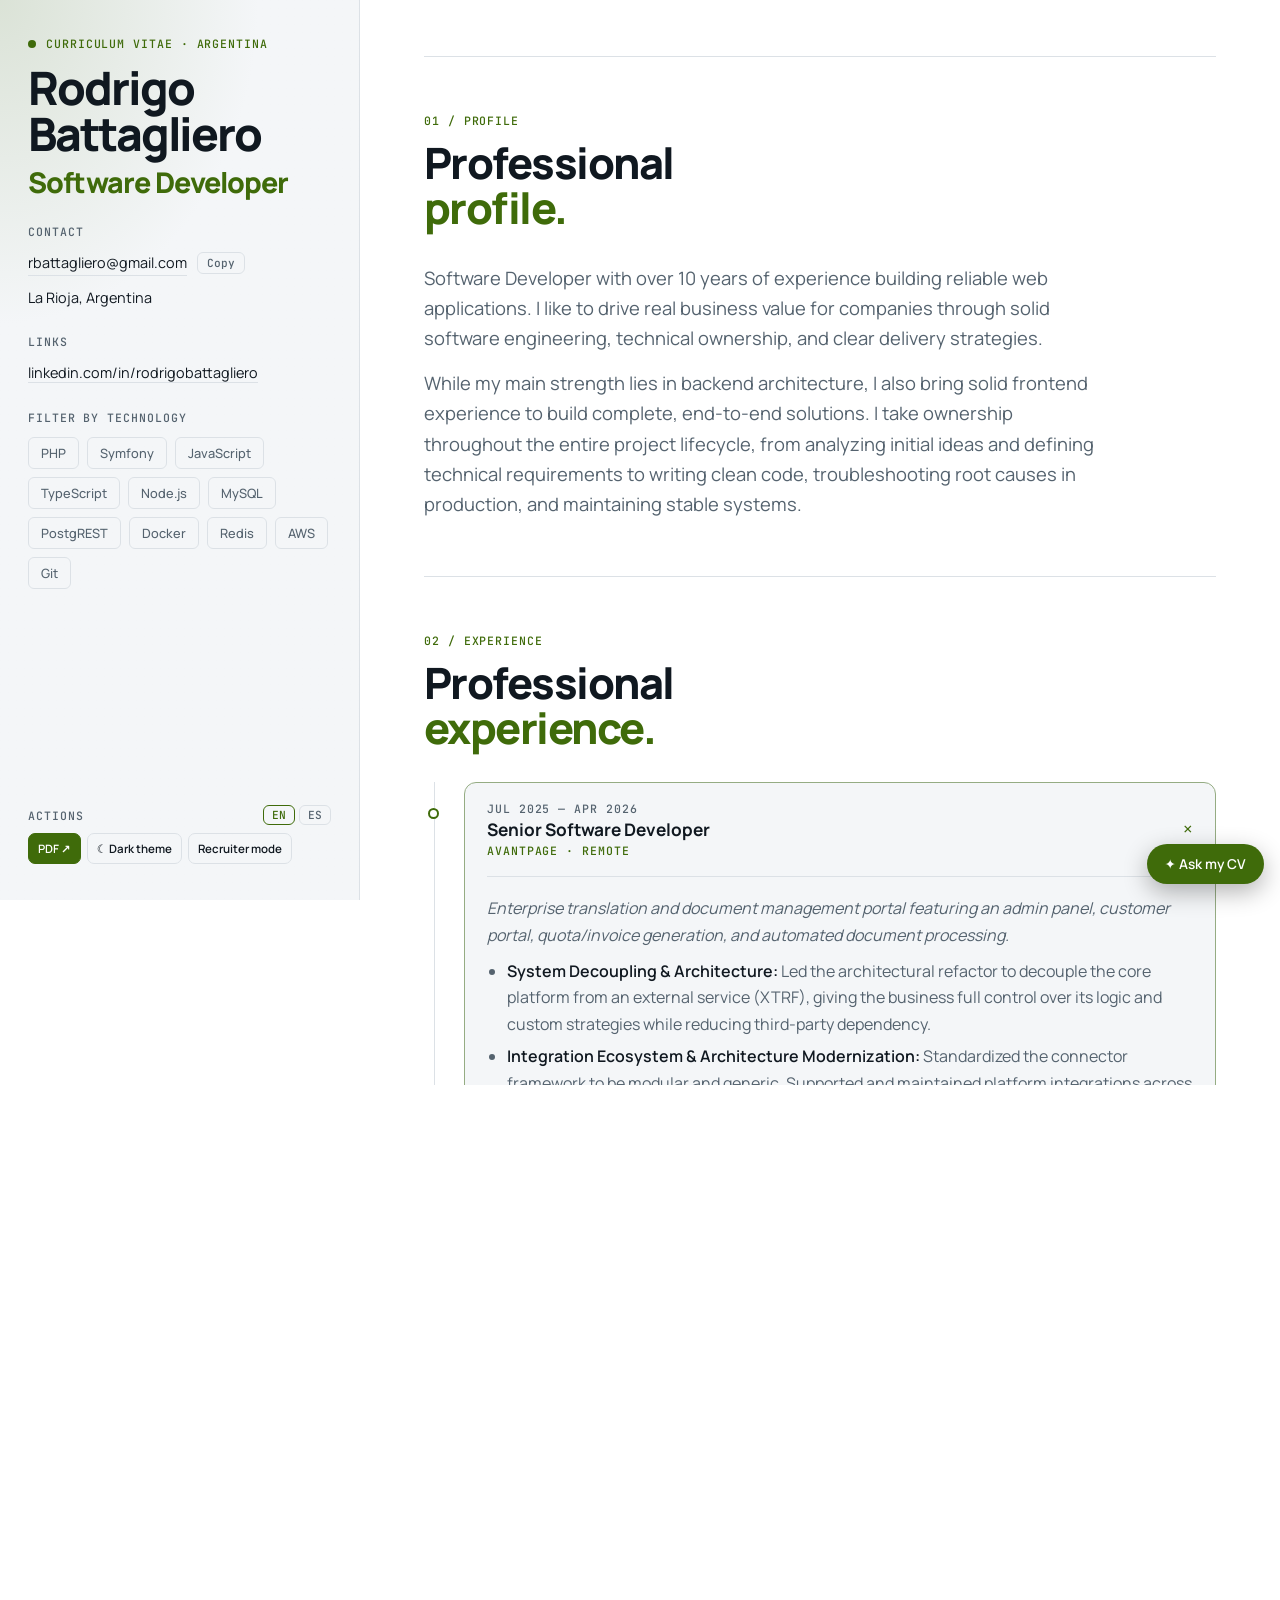
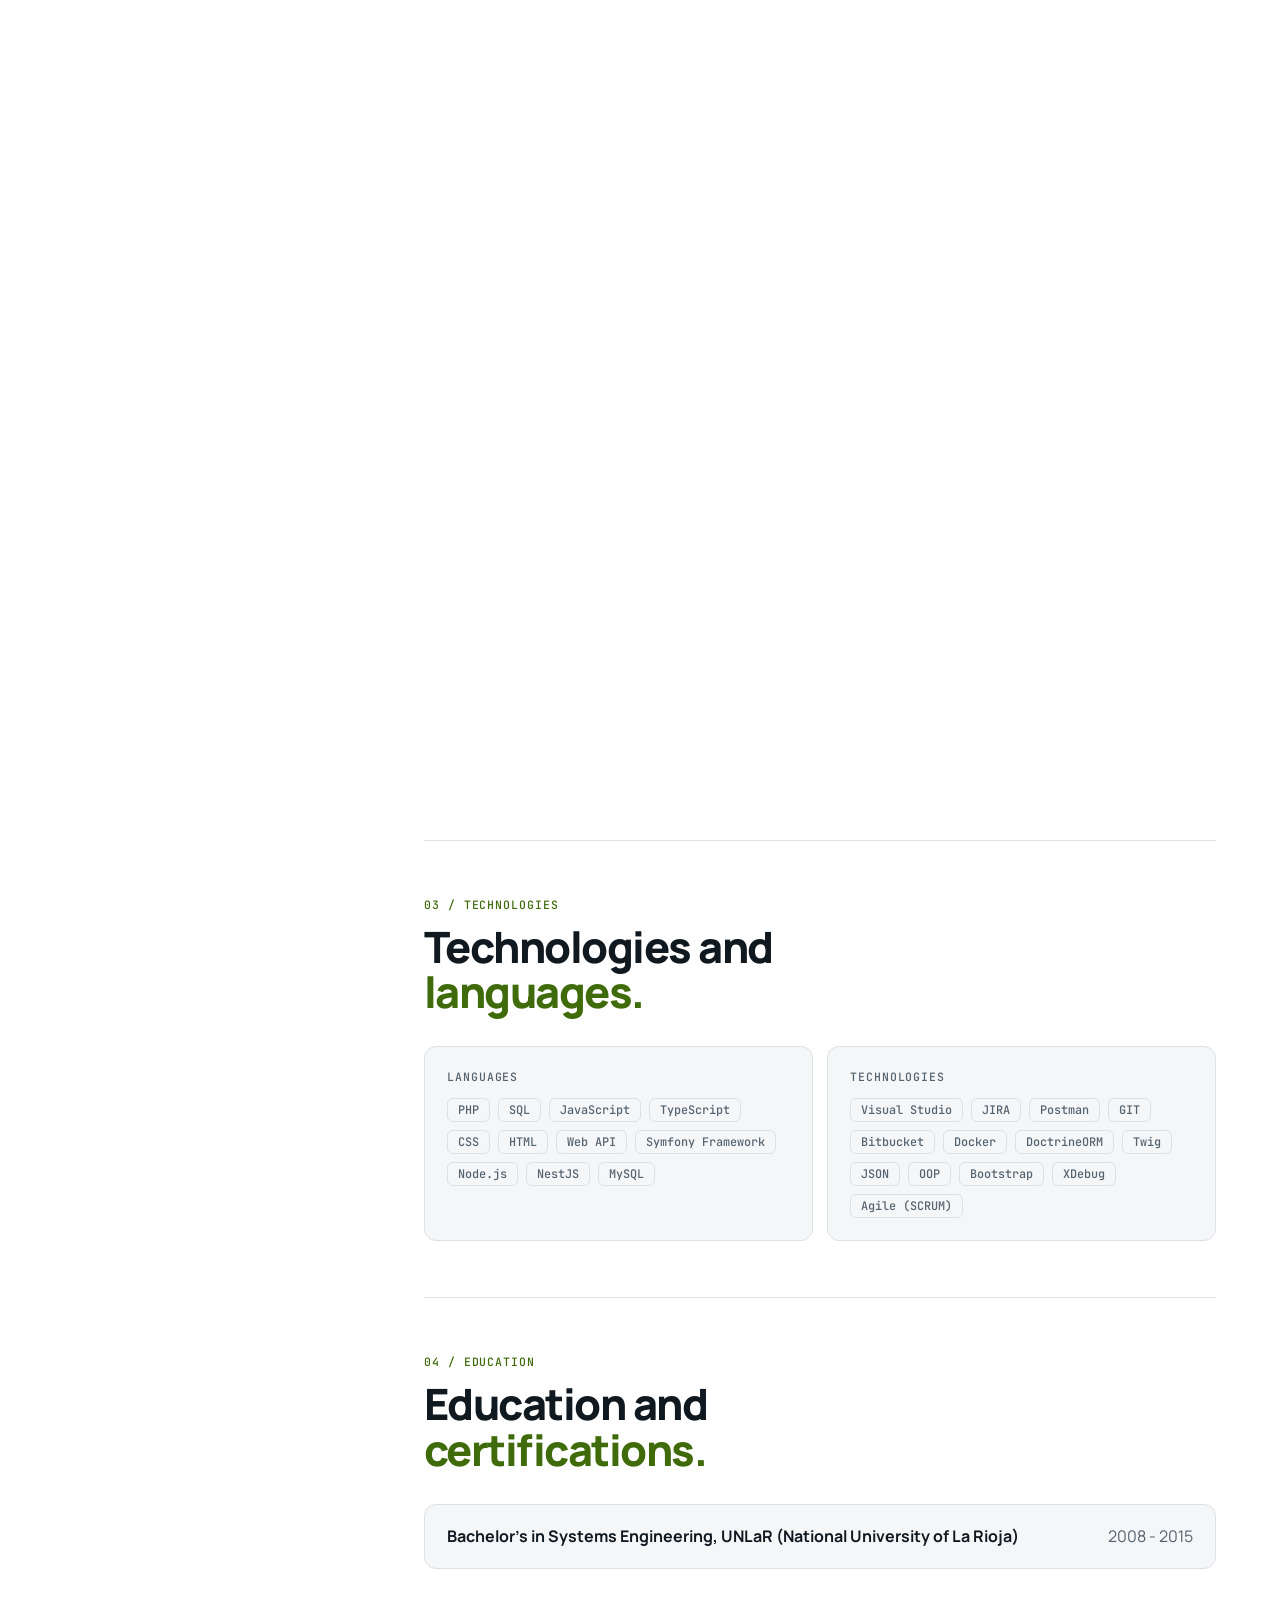
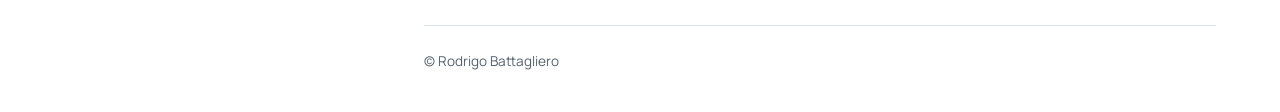
==== commit 1227dce0: "Add missing git tag" ====
--- a/public/index.html
+++ b/public/index.html
@@ -189,6 +189,9 @@
                 >linkedin.com/in/rodrigobattagliero</a
               >
             </li>
+            <li class="print-only">
+              <a href="https://rodrigo-battagliero.pages.dev/">rodrigo-battagliero.pages.dev</a>
+            </li>
           </ul>
         </div>
         <div>
@@ -304,7 +307,7 @@
           <div class="timeline">
             <article
               class="job f open"
-              data-tech="PHP,Symfony,Doctrine ORM,Symfony Messenger,Symfony Schedule,Symfony Command,PostgREST,Docker,PHPUnit,Xdebug,PHPStan,GitHub Actions,Copilot,Claude Code"
+              data-tech="PHP,Symfony,Doctrine ORM,Symfony Messenger,Symfony Schedule,Symfony Command,PostgREST,Docker,PHPUnit,Xdebug,PHPStan,Git,GitHub Actions,Copilot,Claude Code"
             >
               <div class="rail"></div>
               <div class="jcard">
@@ -384,6 +387,7 @@
                       <li>PHPUnit</li>
                       <li>Xdebug</li>
                       <li>PHPStan</li>
+                      <li>Git</li>
                       <li>GitHub Actions</li>
                       <li>Copilot</li>
                       <li>Claude Code</li>
@@ -394,7 +398,7 @@
             </article>
             <article
               class="job f open"
-              data-tech="PHP,Zend Framework,HTML,CSS,JavaScript,MySQL,AWS,Redis,PHPStan,Xdebug"
+              data-tech="PHP,Zend Framework,HTML,CSS,JavaScript,MySQL,AWS,Redis,PHPStan,Xdebug,Git"
             >
               <div class="rail"></div>
               <div class="jcard">
@@ -466,6 +470,7 @@
                       <li>Redis</li>
                       <li>PHPStan</li>
                       <li>Xdebug</li>
+                      <li>Git</li>
                     </ul>
                   </div>
                 </div>
@@ -473,7 +478,7 @@
             </article>
             <article
               class="job f open"
-              data-tech="PHP,Symfony,Symfony Security,Symfony DI,Symfony Command,Node.js,Express,NestJS,TypeScript,React,Docker,RabbitMQ,Redis,MySQL,Doctrine ORM,PHPUnit,Jenkins,Jira"
+              data-tech="PHP,Symfony,Symfony Security,Symfony DI,Symfony Command,Node.js,Express,NestJS,TypeScript,React,Docker,RabbitMQ,Redis,MySQL,Doctrine ORM,PHPUnit,Jenkins,Jira,Git"
             >
               <div class="rail"></div>
               <div class="jcard">
@@ -565,6 +570,7 @@
                       <li>PHPUnit</li>
                       <li>Jenkins</li>
                       <li>Jira</li>
+                      <li>Git</li>
                     </ul>
                   </div>
                 </div>
--- a/public/assets/styles.css
+++ b/public/assets/styles.css
@@ -172,13 +172,16 @@
 .grid3--auto{grid-template-columns:repeat(2,minmax(0,1fr))}
 @media (max-width:900px){.grid3--auto{grid-template-columns:1fr}}
 
+/* Solo en pantalla: la URL del sitio online se muestra únicamente al imprimir/PDF */
+.print-only{display:none}
+
 /* PDF / impresión: siempre en modo reclutador (lo activa app.js) con encabezado compacto */
 @page{size:A4;margin:0}
 @media print{
   html,body{background:#fff!important}
   body{font-size:10pt;-webkit-print-color-adjust:exact;print-color-adjust:exact}
   .layout{display:block;max-width:none;min-height:0;padding:12mm 14mm;box-decoration-break:clone;-webkit-box-decoration-break:clone}
-  .side{position:static;height:auto;overflow:visible;display:grid;grid-template-columns:1fr auto 1fr;align-items:center;gap:0 14px;padding:0 0 8px;background:none!important;border:0;border-bottom:2px solid var(--acc);color:var(--ink)}
+  .side{position:static;height:auto;overflow:visible;display:grid;grid-template-columns:1fr auto 1fr;align-items:center;gap:0 32px;padding:0 0 10px;background:none!important;border:0;border-bottom:2px solid var(--acc);color:var(--ink)}
   .side>div:nth-child(1){grid-column:2;grid-row:1;text-align:center}
   .side>div:nth-child(2){grid-column:1;grid-row:1}
   .side>div:nth-child(3){grid-column:3;grid-row:1;text-align:right}
@@ -187,7 +190,9 @@
   .side h1 em{display:block;font-size:10pt;font-weight:500;margin:3px 0 0}
   .contact,.links{display:block;font-size:9pt;line-height:1.45}
   .contact li{display:block}
-  .links a{border:0;color:var(--ink);text-decoration:none}
+  .links li{display:block;white-space:nowrap}
+  .links a{border:0;color:var(--ink);text-decoration:underline}
+  .print-only{display:block!important}
   :root[data-view="recruiter"] main{padding:8px 0 0;font-size:9.5pt;line-height:1.4}
   :root[data-view="recruiter"] main .sec{padding:8px 0;break-inside:auto}
   :root[data-view="recruiter"] main h2.t{font-size:10pt;break-after:avoid}
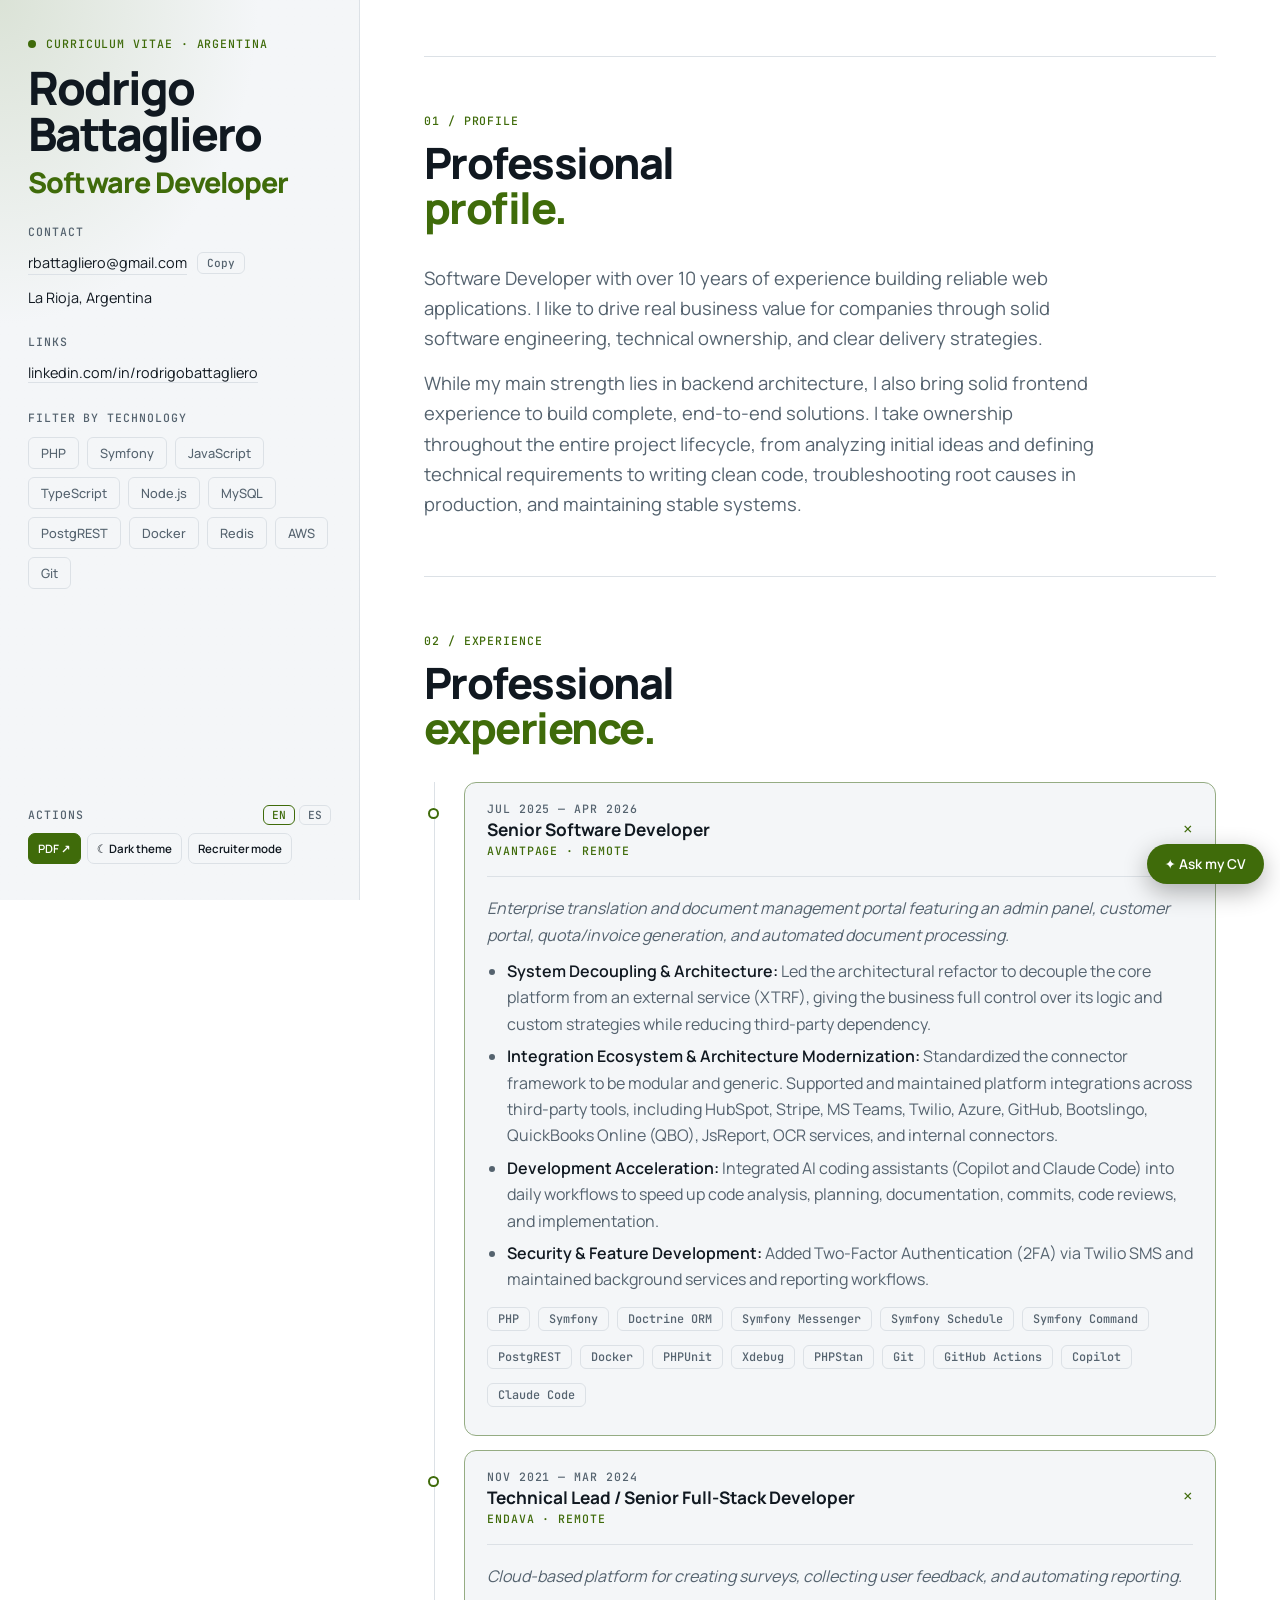
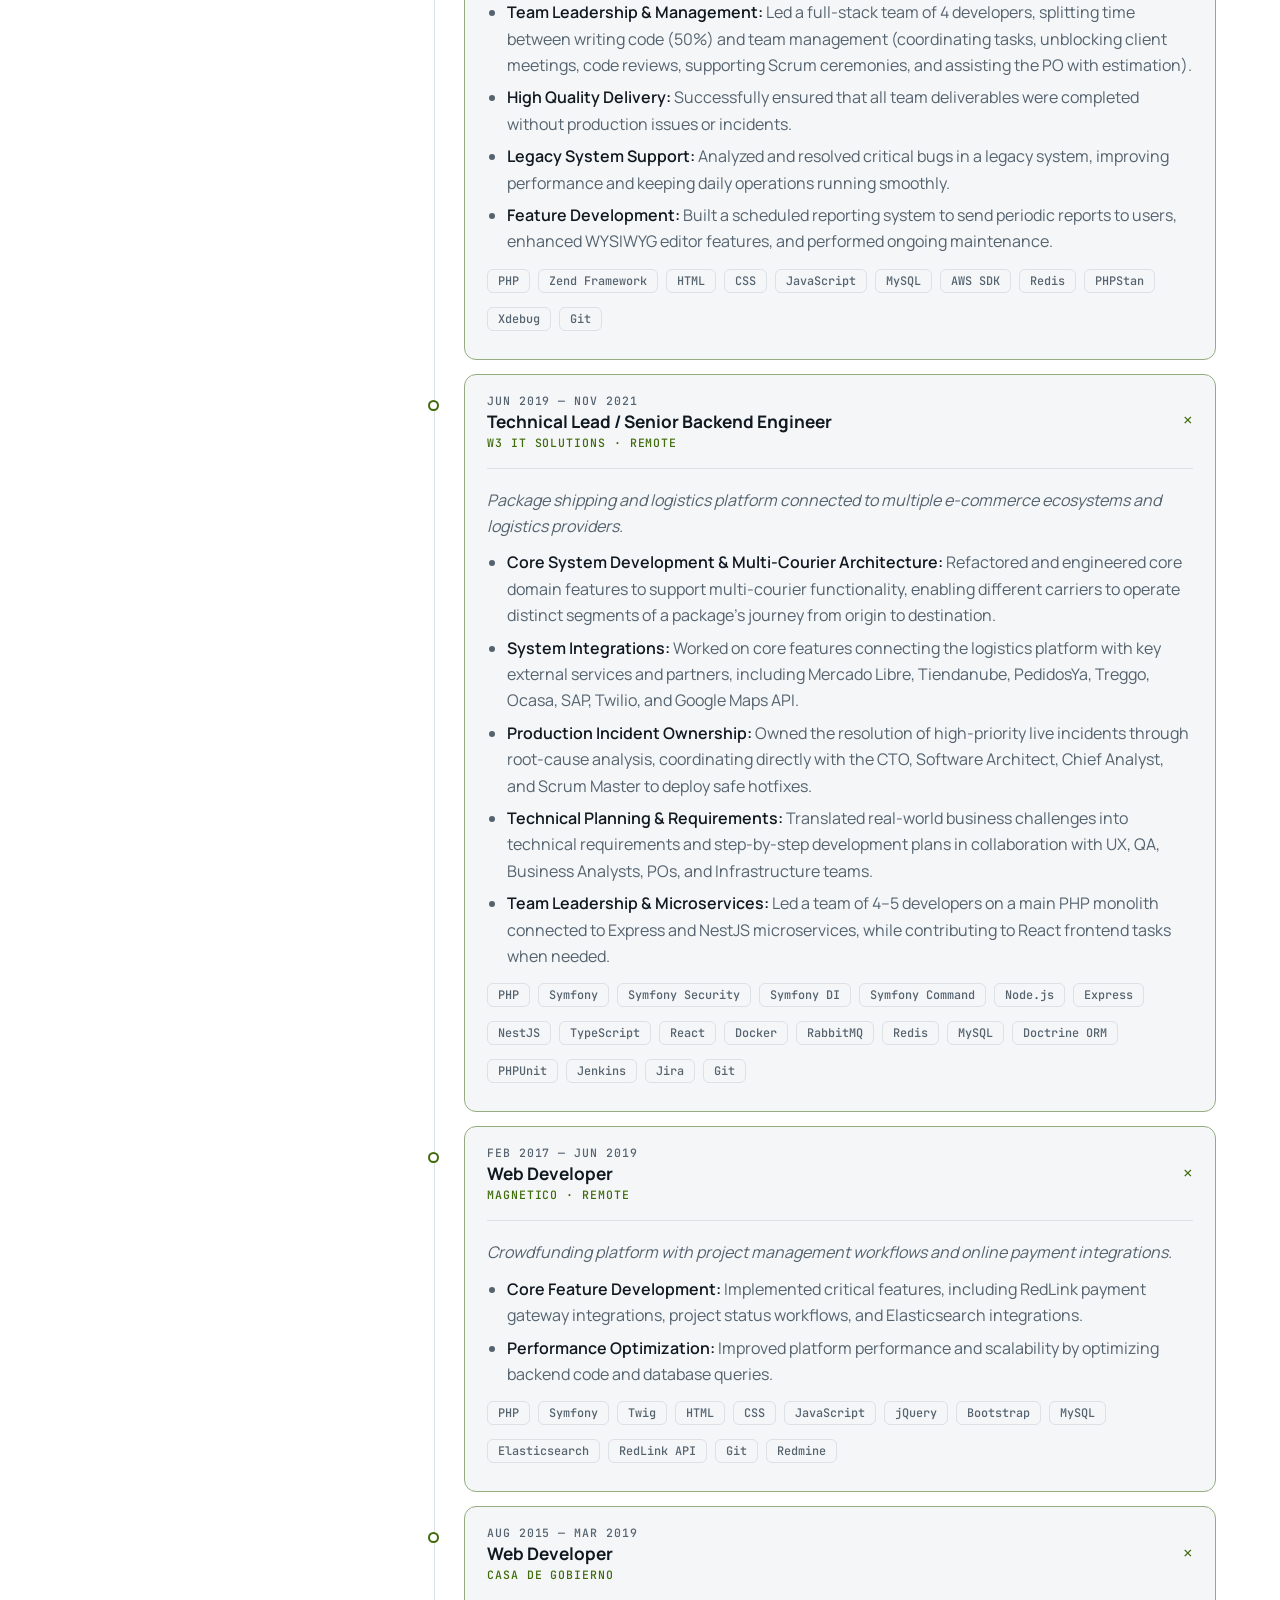
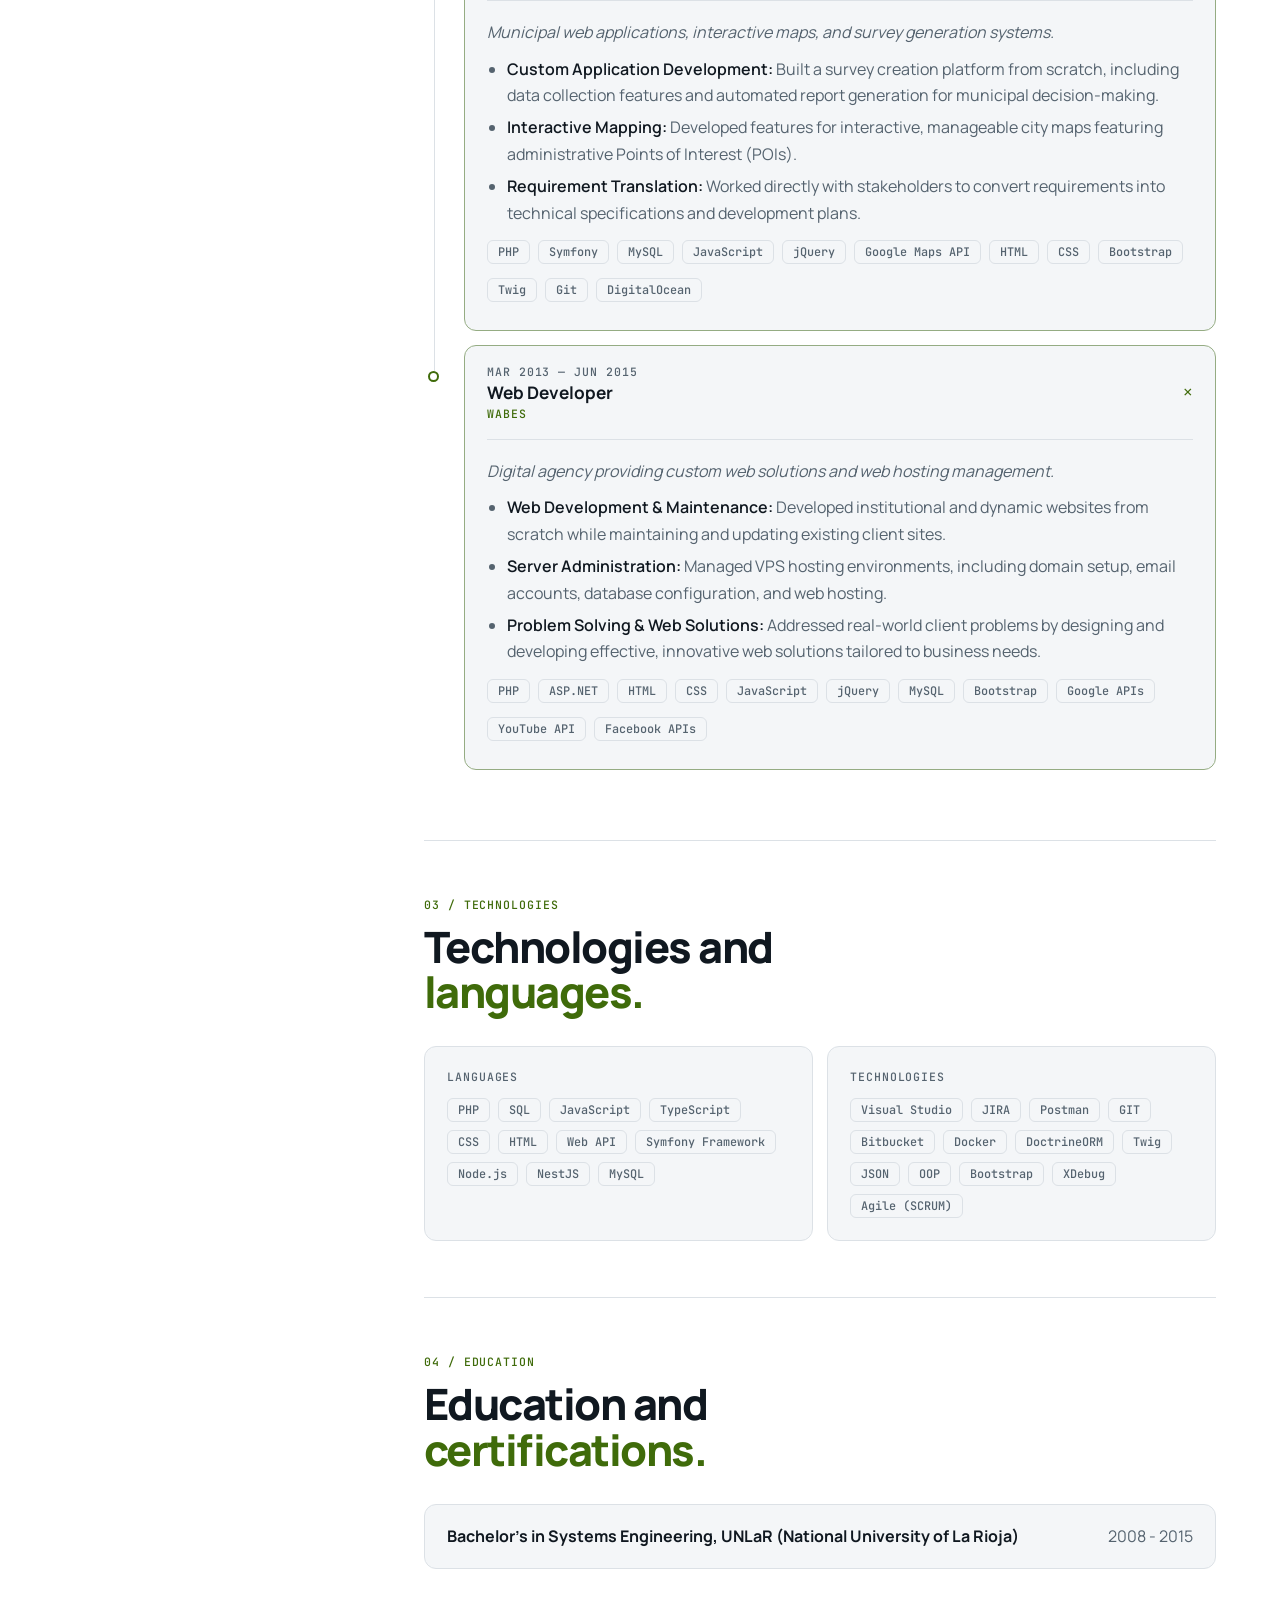
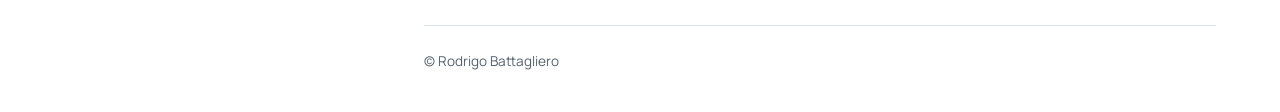
==== commit d2fb92f8: "Add img for sharing" ====
--- a/public/index.html
+++ b/public/index.html
@@ -11,7 +11,7 @@
       href="https://fonts.googleapis.com/css2?family=JetBrains+Mono:wght@400;500&family=Manrope:wght@400;500;600;800&display=swap"
       rel="stylesheet"
     />
-    <title>Rodrigo Battagliero · Software Developer (PHP / Symfony)</title>
+    <title>Rodrigo Battagliero · Software Developer</title>
     <meta
       name="description"
       content="Rodrigo Battagliero, software developer from La Rioja, Argentina, with over 10 years of experience in web development. PHP, Symfony, technical leadership and agile methodologies."
@@ -46,7 +46,7 @@
     <meta property="og:url" content="https://rodrigo-battagliero.pages.dev/" />
     <meta
       property="og:title"
-      content="Rodrigo Battagliero · Software Developer (PHP / Symfony)"
+      content="Rodrigo Battagliero · Software Developer"
     />
     <meta
       property="og:description"
@@ -54,16 +54,30 @@
     />
     <meta property="og:locale" content="en_US" />
     <meta property="og:locale:alternate" content="es_AR" />
+    <meta property="og:site_name" content="rodrigo-battagliero.pages.dev" />
+    <meta property="og:image" content="https://rodrigo-battagliero.pages.dev/og.png" />
+    <meta property="og:image:width" content="1200" />
+    <meta property="og:image:height" content="627" />
+    <meta property="og:image:type" content="image/png" />
+    <meta property="og:image:alt" content="Rodrigo Battagliero · Software Developer" />
     <meta property="profile:first_name" content="Rodrigo" />
     <meta property="profile:last_name" content="Battagliero" />
-    <meta name="twitter:card" content="summary" />
+    <meta name="twitter:card" content="summary_large_image" />
     <meta
       name="twitter:title"
-      content="Rodrigo Battagliero · Software Developer (PHP / Symfony)"
+      content="Rodrigo Battagliero · Software Developer"
     />
     <meta
       name="twitter:description"
       content="Rodrigo Battagliero, software developer from La Rioja, Argentina, with over 10 years of experience in web development. PHP, Symfony, technical leadership and agile methodologies."
+    />
+    <meta
+      name="twitter:image"
+      content="https://rodrigo-battagliero.pages.dev/og.png"
+    />
+    <meta
+      name="twitter:image:alt"
+      content="Rodrigo Battagliero · Software Developer"
     />
     <script type="application/ld+json">
       {
@@ -190,7 +204,9 @@
               >
             </li>
             <li class="print-only">
-              <a href="https://rodrigo-battagliero.pages.dev/">rodrigo-battagliero.pages.dev</a>
+              <a href="https://rodrigo-battagliero.pages.dev/"
+                >rodrigo-battagliero.pages.dev</a
+              >
             </li>
           </ul>
         </div>
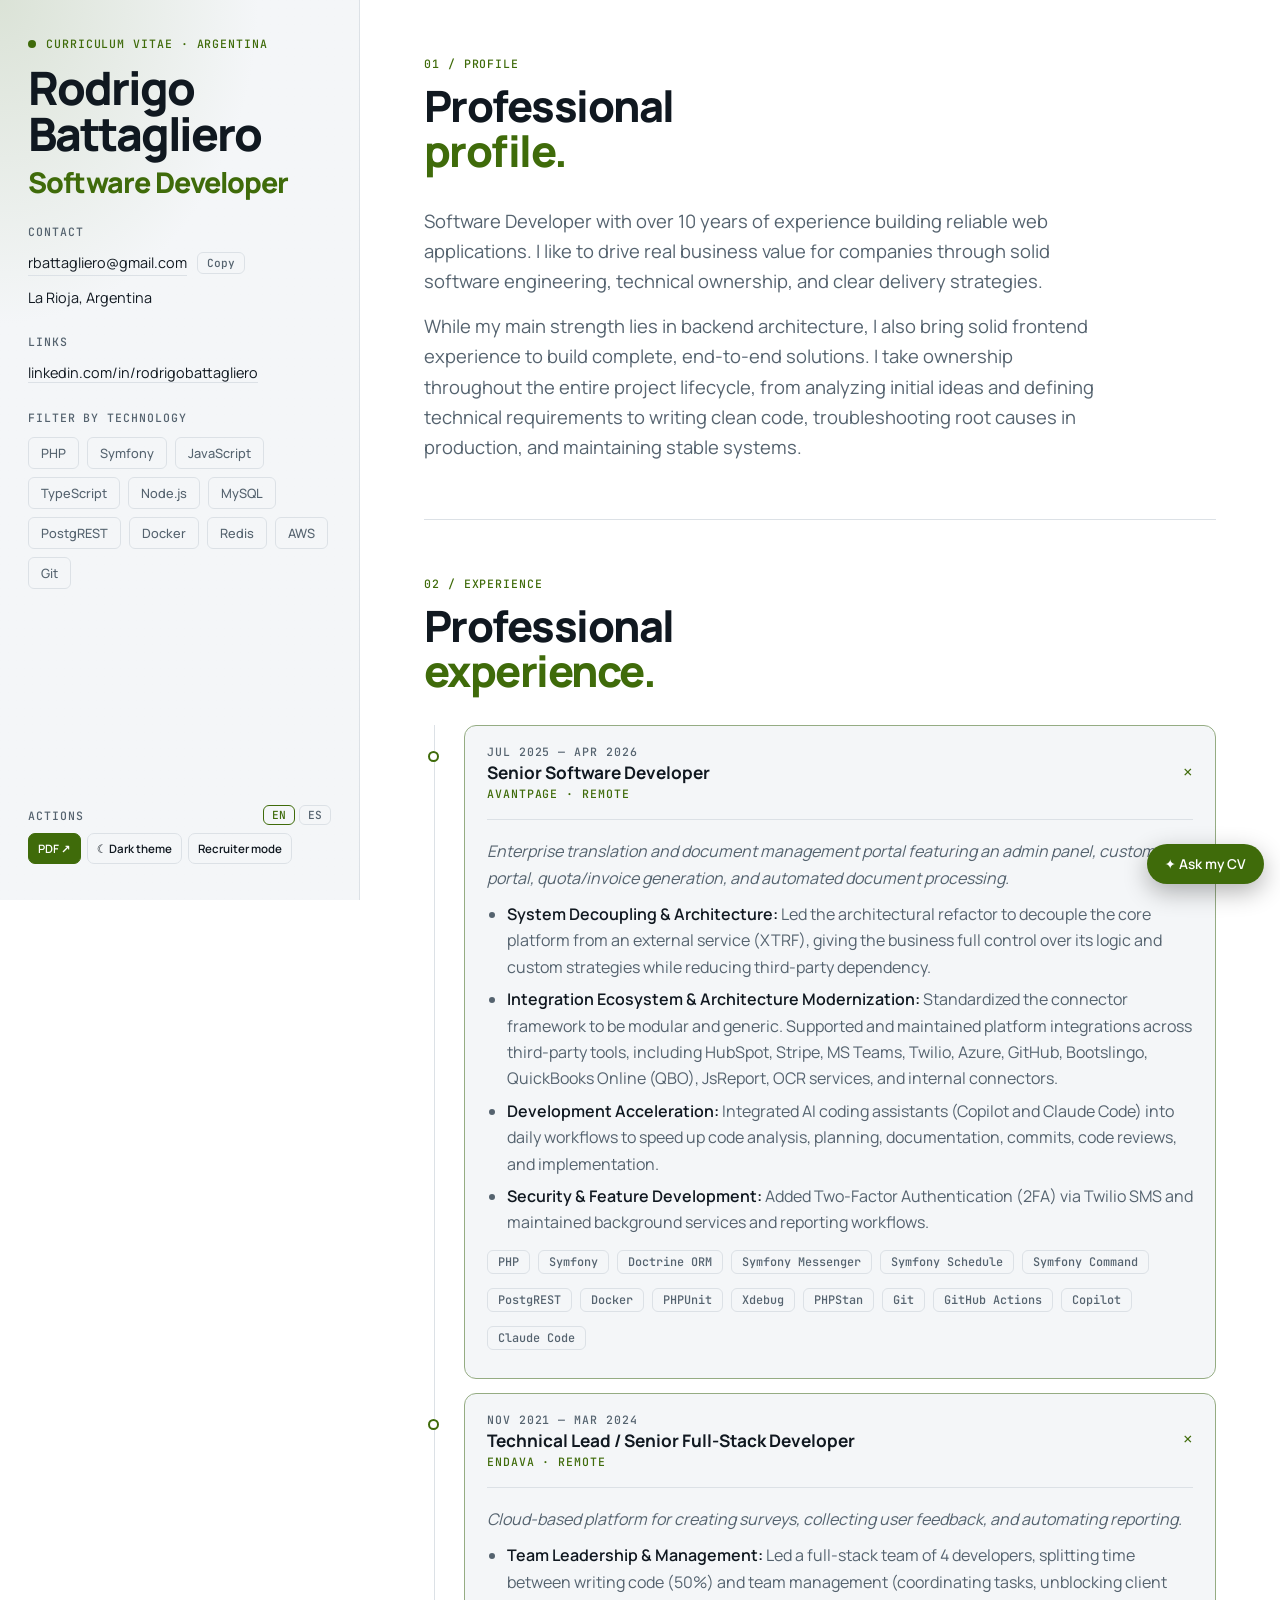
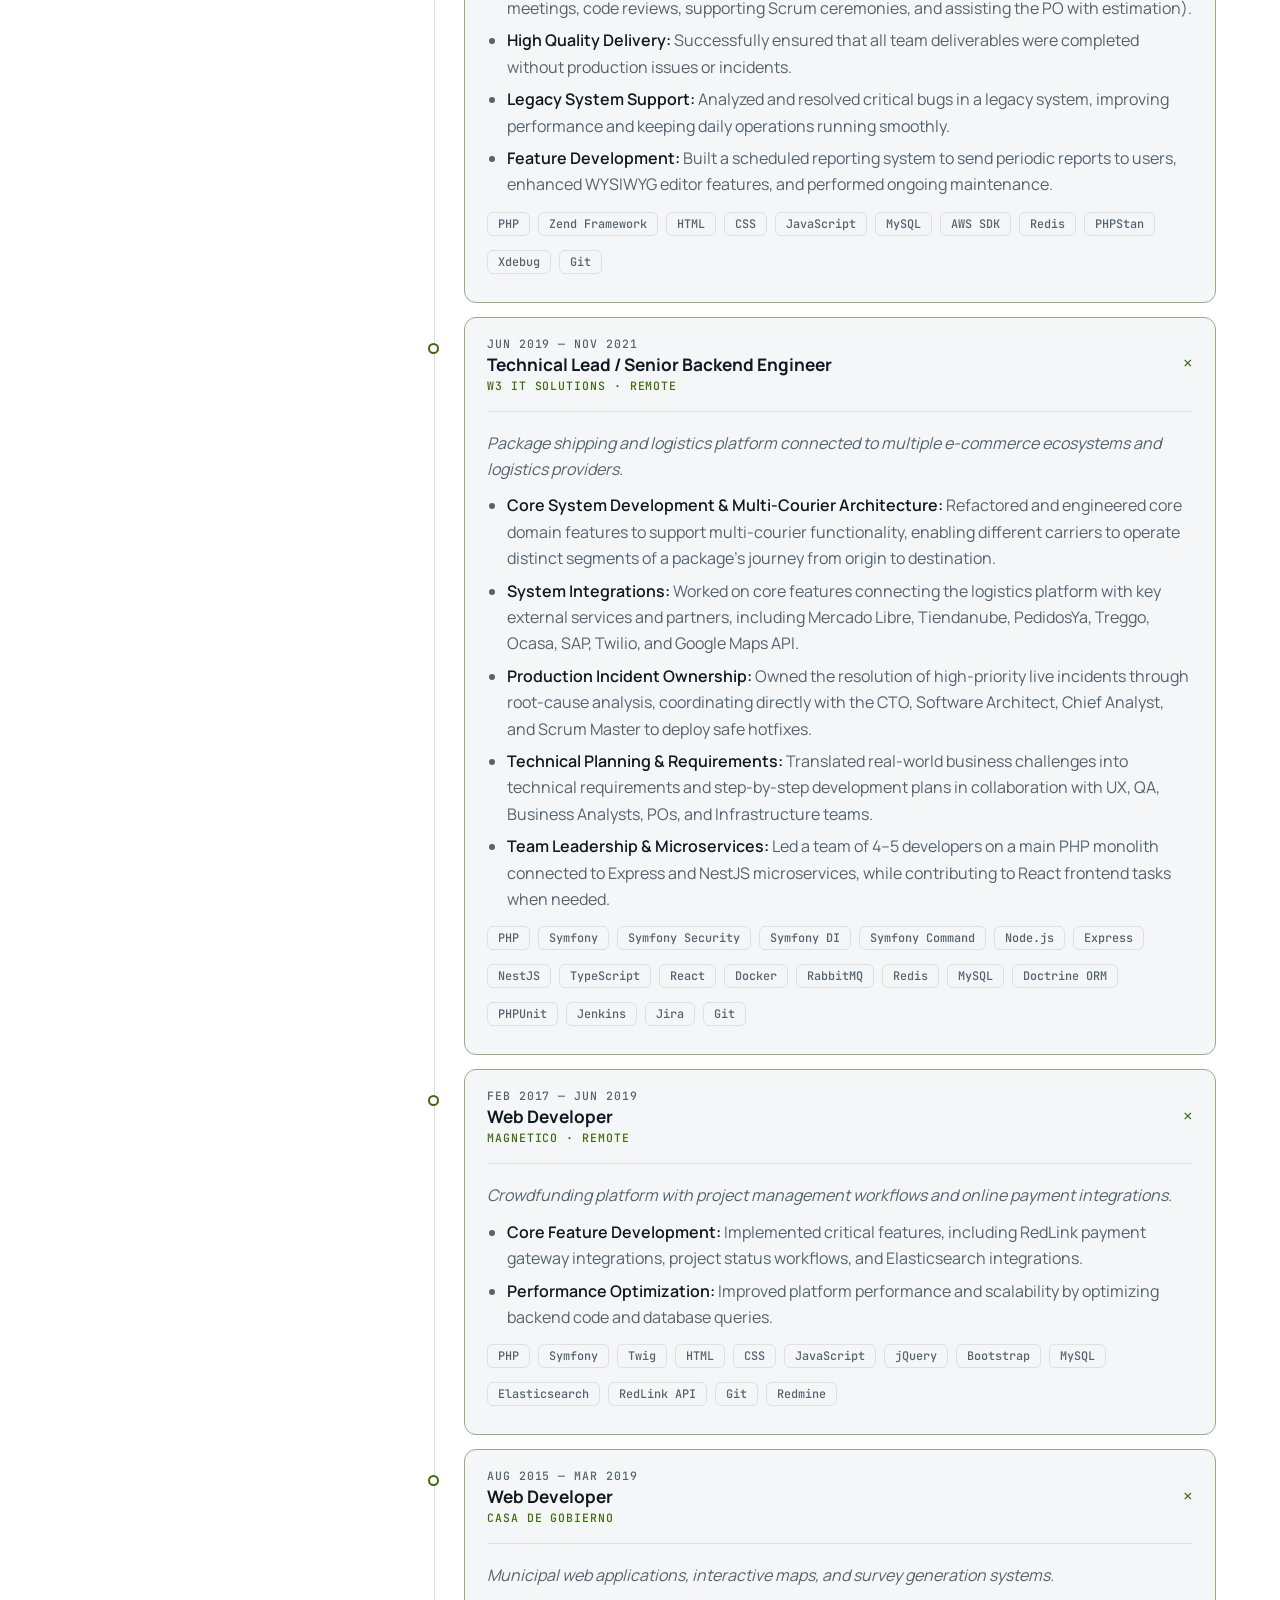
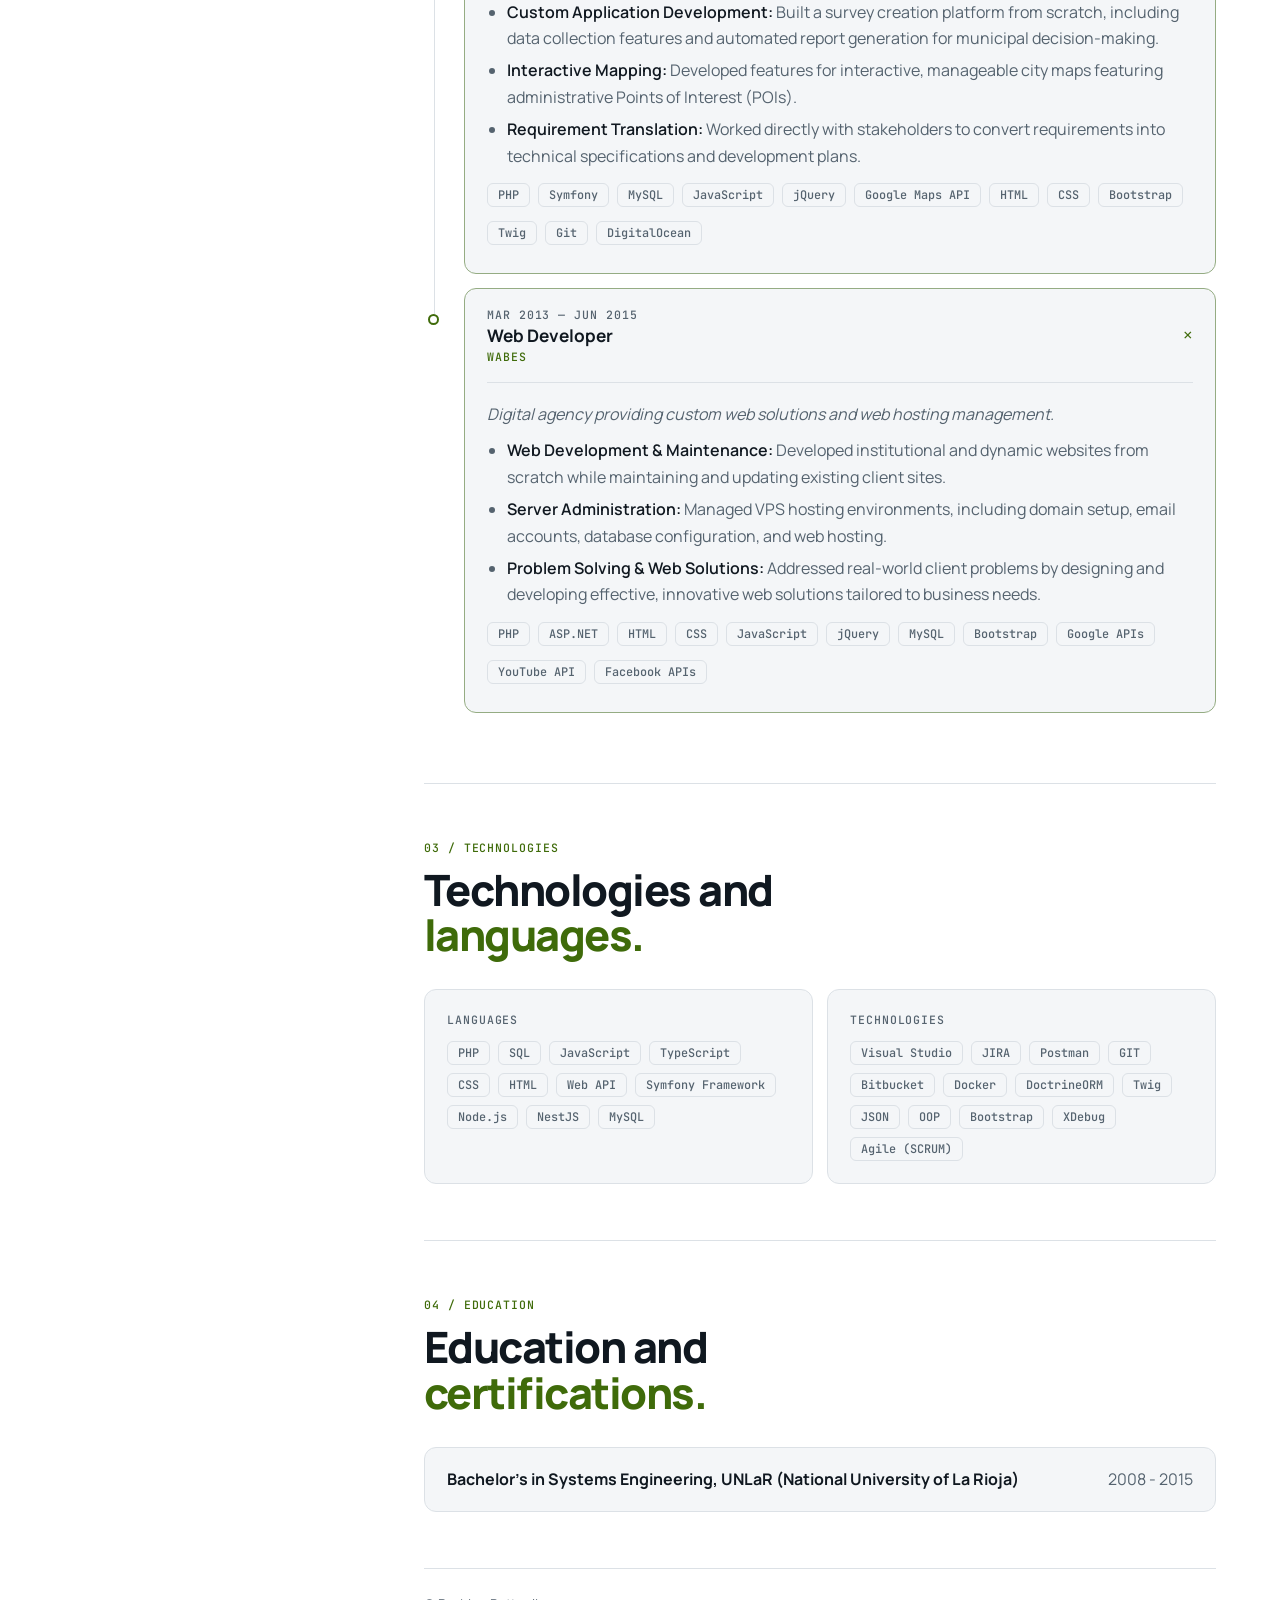
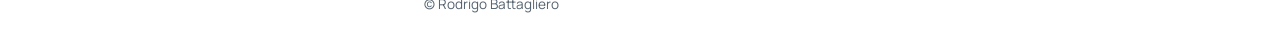
==== commit 89a8e020: "Add favicon" ====
--- a/public/index.html
+++ b/public/index.html
@@ -166,6 +166,11 @@
           d.dataset.view = "recruiter";
       } catch (e) {}
     </script>
+    <link rel="icon" href="assets/favicon.svg" type="image/svg+xml" />
+    <link rel="icon" href="assets/favicon-32.png" sizes="32x32" type="image/png" />
+    <link rel="icon" href="assets/favicon-16.png" sizes="16x16" type="image/png" />
+    <link rel="apple-touch-icon" href="assets/apple-touch-icon.png" />
+    <link rel="manifest" href="site.webmanifest" />
     <link rel="stylesheet" href="assets/styles.css" />
   </head>
   <body>
--- a/public/assets/styles.css
+++ b/public/assets/styles.css
@@ -37,7 +37,7 @@
 
 /* Contenido */
 main{padding:56px clamp(24px,5vw,64px) 40px;min-width:0}
-.sec{padding:56px 0;border-top:1px solid var(--line)}.sec:first-child{border-top:0;padding-top:0}
+.sec{padding:56px 0;border-top:1px solid var(--line)}.sec:first-of-type{border-top:0;padding-top:0}
 .sh{margin-bottom:32px}.sh .mono{color:var(--acc);margin:0 0 12px}
 h2.t{font:800 clamp(1.9rem,3.5vw,2.7rem)/1.05 var(--sans);letter-spacing:-.035em;margin:0}
 h2.t em{display:block;font-style:normal;color:var(--acc)}
@@ -111,7 +111,7 @@
 [data-view="recruiter"] main .mono{font:inherit;letter-spacing:0;text-transform:none}
 [data-view="recruiter"] main .rail,[data-view="recruiter"] main .ic,[data-view="recruiter"] main .sh .mono,[data-view="recruiter"] main .filterbar{display:none!important}
 [data-view="recruiter"] main .sec{padding:12px 0;border-top:1px solid var(--line)}
-[data-view="recruiter"] main .sec:first-child{border-top:0;padding-top:0}
+[data-view="recruiter"] main .sec:first-of-type{border-top:0;padding-top:0}
 [data-view="recruiter"] main .sh{margin:0 0 8px}
 [data-view="recruiter"] main h2.t{font:700 .95rem var(--sans);letter-spacing:.04em;text-transform:uppercase;color:var(--acc);background:#F1F7E4;border-left:4px solid var(--acc);padding:4px 10px}
 [data-view="recruiter"] main h2.t em{display:inline;color:inherit}
